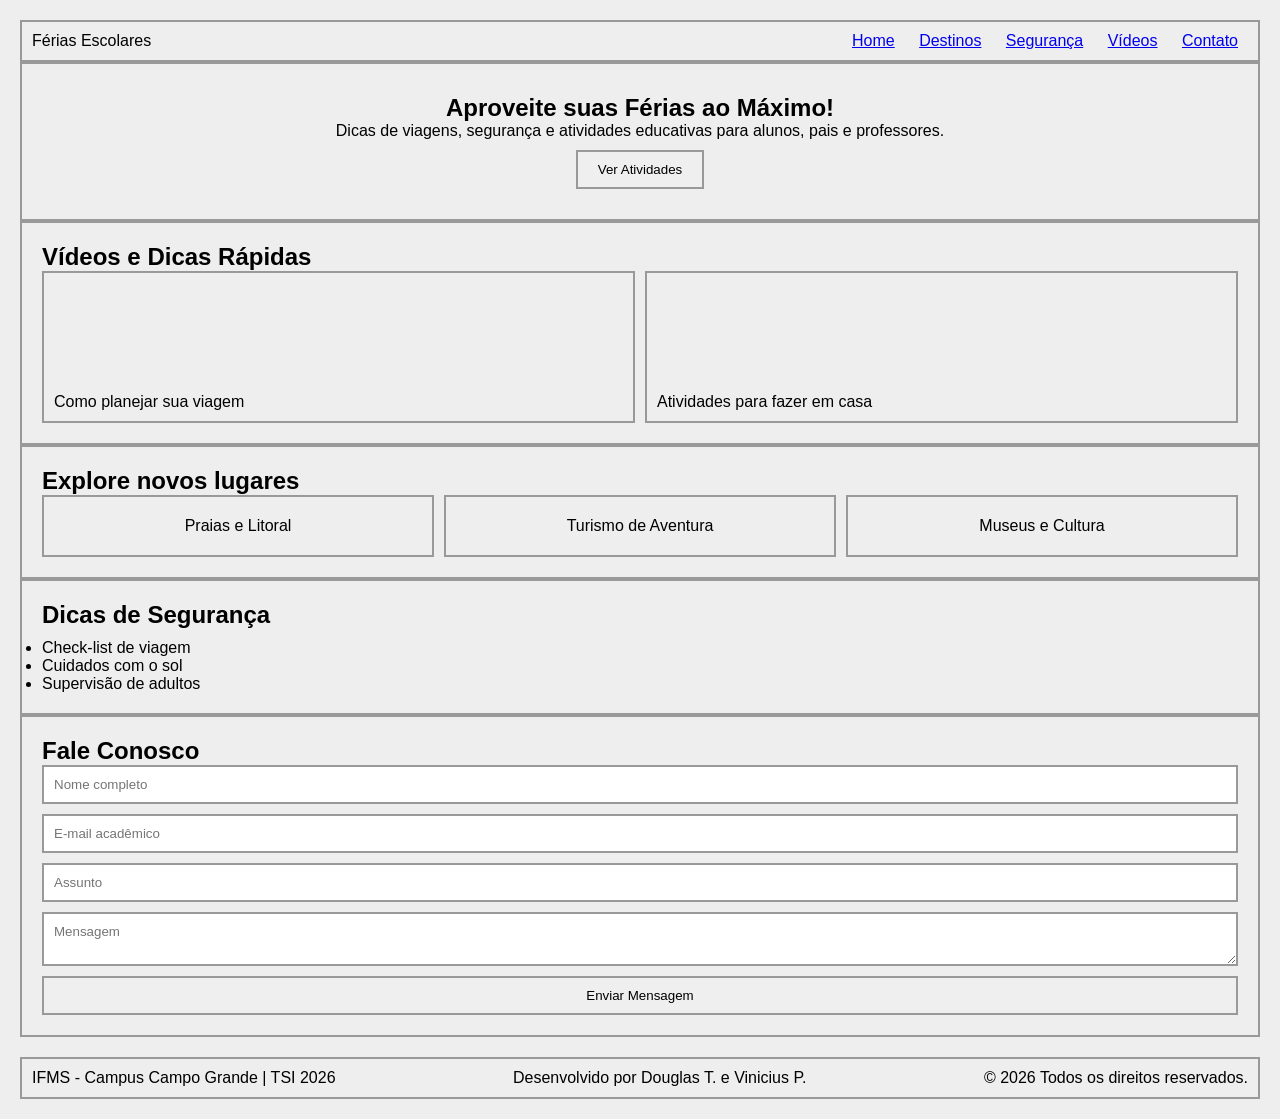
==== index.html @ a1280c82 "Add files via upload" ====
<!DOCTYPE html>
<html lang="pt-br">
<head>
  <meta charset="UTF-8">
  <title>Férias Escolares - Wireframe</title>
  <link rel="stylesheet" href="style.css">
</head>
<body>

  <!-- HEADER -->
  <header class="header">
    <div class="logo">Férias Escolares</div>

    <nav class="menu-desktop">
      <a href="#">Home</a>
      <a href="#">Destinos</a>
      <a href="#">Segurança</a>
      <a href="#">Vídeos</a>
      <a href="#">Contato</a>
    </nav>

    <div class="menu-mobile">☰</div>
  </header>

  <!-- HERO -->
  <section class="hero">
    <h1>Aproveite suas Férias ao Máximo!</h1>
    <p>
      Dicas de viagens, segurança e atividades educativas 
      para alunos, pais e professores.
    </p>
    <button>Ver Atividades</button>
  </section>

  <!-- VIDEOS -->
  <section class="videos">
    <h2>Vídeos e Dicas Rápidas</h2>

    <div class="video-container">
      <div class="video-card">
        <div class="box"></div>
        <p>Como planejar sua viagem</p>
      </div>

      <div class="video-card">
        <div class="box"></div>
        <p>Atividades para fazer em casa</p>
      </div>
    </div>
  </section>

  <!-- DESTINOS -->
  <section class="destinos">
    <h2>Explore novos lugares</h2>

    <div class="cards">
      <div class="card">Praias e Litoral</div>
      <div class="card">Turismo de Aventura</div>
      <div class="card">Museus e Cultura</div>
    </div>
  </section>

  <!-- SEGURANÇA -->
  <section class="seguranca">
    <h2>Dicas de Segurança</h2>
    <ul>
      <li>Check-list de viagem</li>
      <li>Cuidados com o sol</li>
      <li>Supervisão de adultos</li>
    </ul>
  </section>

  <!-- CONTATO -->
  <section class="contato">
    <h2>Fale Conosco</h2>

    <form>
      <input type="text" placeholder="Nome completo">
      <input type="email" placeholder="E-mail acadêmico">
      <input type="text" placeholder="Assunto">
      <textarea placeholder="Mensagem"></textarea>
      <button type="submit">Enviar Mensagem</button>
    </form>
  </section>

  <!-- FOOTER -->
  <footer>
    <div class="footer-left">
      IFMS - Campus Campo Grande | TSI 2026
    </div>

    <div class="footer-center">
      Desenvolvido por Douglas T. e Vinicius P.
    </div>

    <div class="footer-right">
      © 2026 Todos os direitos reservados.
    </div>
  </footer>

</body>
</html>
---- style.css ----
* {
  margin: 0;
  padding: 0;
  box-sizing: border-box;
  font-family: Arial;
}

body {
  background: #eee;
  padding: 20px;
}

section, header, footer, .card, .video-card, input, textarea, button {
  border: 2px solid #999;
}

/* HEADER */
.header {
  display: flex;
  justify-content: space-between;
  padding: 10px;
  align-items: center;
}

.menu-desktop a {
  margin: 0 10px;
}

.menu-mobile {
  display: none;
}

/* HERO */
.hero {
  text-align: center;
  padding: 30px;
}

.hero button {
  margin-top: 10px;
  padding: 10px 20px;
}

/* VIDEOS */
.videos {
  padding: 20px;
}

.video-container {
  display: flex;
  gap: 10px;
}

.video-card {
  flex: 1;
  padding: 10px;
}

.video-card .box {
  height: 100px;
  margin-bottom: 10px;
}

/* DESTINOS */
.destinos {
  padding: 20px;
}

.cards {
  display: flex;
  gap: 10px;
}

.card {
  flex: 1;
  padding: 20px;
  text-align: center;
}

/* SEGURANÇA */
.seguranca {
  padding: 20px;
}

.seguranca ul {
  margin-top: 10px;
}

/* CONTATO */
.contato {
  padding: 20px;
}

form {
  display: flex;
  flex-direction: column;
  gap: 10px;
}

input, textarea {
  padding: 10px;
}

button {
  padding: 10px;
}

/* FOOTER */
footer {
  display: flex;
  justify-content: space-between;
  padding: 10px;
  margin-top: 20px;
}

/* RESPONSIVO */
@media (max-width: 768px) {
  .menu-desktop {
    display: none;
  }

  .menu-mobile {
    display: block;
  }

  .video-container,
  .cards,
  footer {
    flex-direction: column;
  }
}
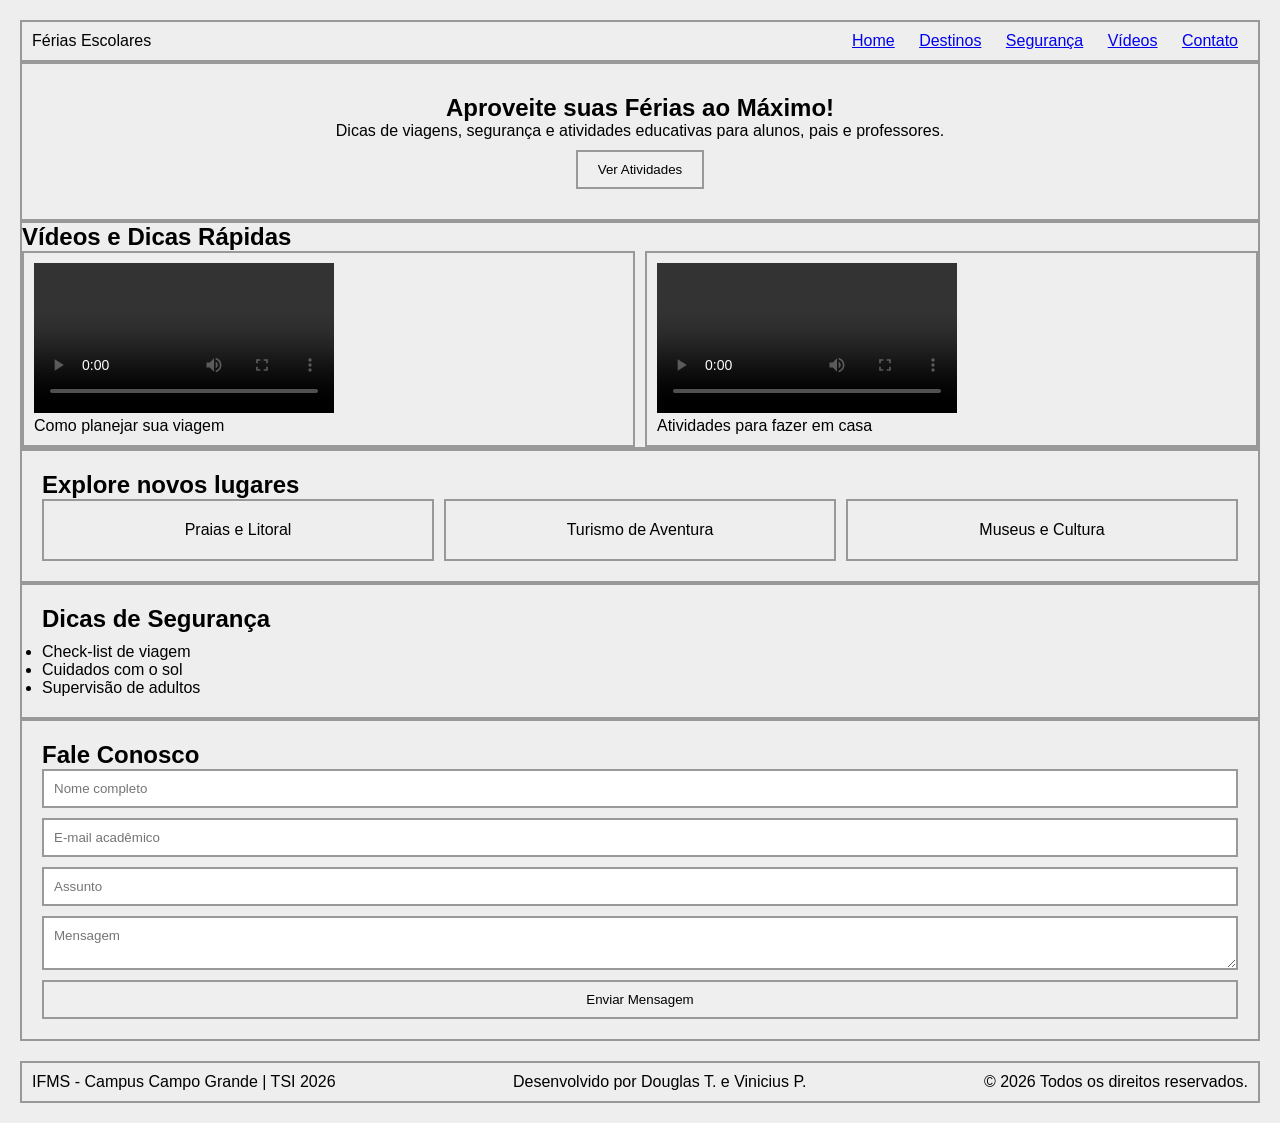
==== commit 6a2a5bb9: "Add files via upload Atualização da seção de vídeos" ====
--- a/index.html
+++ b/index.html
@@ -34,20 +34,28 @@
 
   <!-- VIDEOS -->
   <section class="videos">
-    <h2>Vídeos e Dicas Rápidas</h2>
+  <h2>Vídeos e Dicas Rápidas</h2>
 
-    <div class="video-container">
-      <div class="video-card">
-        <div class="box"></div>
-        <p>Como planejar sua viagem</p>
-      </div>
+  <div class="video-container">
 
-      <div class="video-card">
-        <div class="box"></div>
-        <p>Atividades para fazer em casa</p>
-      </div>
+    <div class="video-card">
+      <video controls>
+        <source src="" type="video/mp4">
+        Seu navegador não suporta vídeo.
+      </video>
+      <p>Como planejar sua viagem</p>
     </div>
-  </section>
+
+    <div class="video-card">
+      <video controls>
+        <source src="" type="video/mp4">
+        Seu navegador não suporta vídeo.
+      </video>
+      <p>Atividades para fazer em casa</p>
+    </div>
+
+  </div>
+</section>
 
   <!-- DESTINOS -->
   <section class="destinos">
--- a/style.css
+++ b/style.css
@@ -42,8 +42,8 @@
 }
 
 /* VIDEOS */
-.videos {
-  padding: 20px;
+video {
+  pointer-events: none;
 }
 
 .video-container {
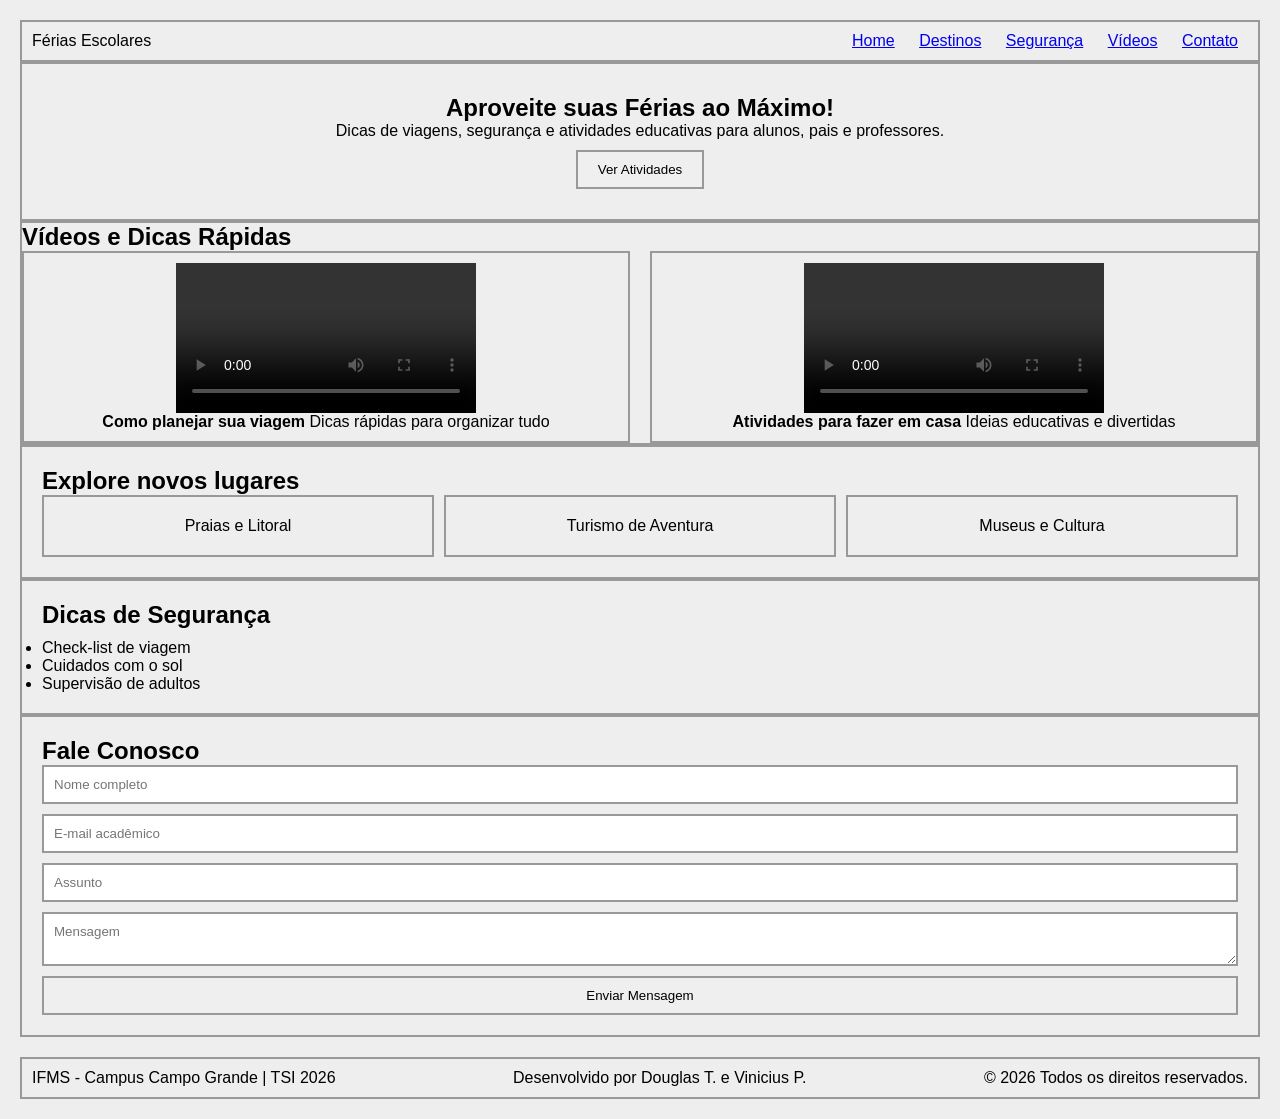
==== commit 8f8a4bb0: "Add files via upload ajustando detalhes" ====
--- a/index.html
+++ b/index.html
@@ -41,18 +41,22 @@
     <div class="video-card">
       <video controls>
         <source src="" type="video/mp4">
-        Seu navegador não suporta vídeo.
       </video>
-      <p>Como planejar sua viagem</p>
-    </div>
+  <div class="video-desc">
+    <strong>Como planejar sua viagem</strong>
+    <span>Dicas rápidas para organizar tudo</span>
+  </div>
+</div>
 
     <div class="video-card">
-      <video controls>
-        <source src="" type="video/mp4">
-        Seu navegador não suporta vídeo.
-      </video>
-      <p>Atividades para fazer em casa</p>
-    </div>
+  <video controls>
+    <source src="" type="video/mp4">
+  </video>
+  <div class="video-desc">
+    <strong>Atividades para fazer em casa</strong>
+    <span>Ideias educativas e divertidas</span>
+  </div>
+</div>
 
   </div>
 </section>
--- a/style.css
+++ b/style.css
@@ -42,25 +42,28 @@
 }
 
 /* VIDEOS */
-video {
-  pointer-events: none;
+.video-card {
+  flex: 1;
+  display: flex;
+  flex-direction: column;
+  align-items: center; /* centraliza tudo */
+  padding: 10px;
+}
+
+.video-card video {
+  width: 80%;           /* diminui um pouco */
+  max-width: 300px;     /* não deixa ficar gigante */
+  height: 150px;
+  background: #ccc;
+  display: block;
 }
 
 .video-container {
   display: flex;
-  gap: 10px;
+  gap: 20px;
+  justify-content: center; /* centraliza os cards */
+  flex-wrap: wrap; /* ajuda no responsivo */
 }
-
-.video-card {
-  flex: 1;
-  padding: 10px;
-}
-
-.video-card .box {
-  height: 100px;
-  margin-bottom: 10px;
-}
-
 /* DESTINOS */
 .destinos {
   padding: 20px;
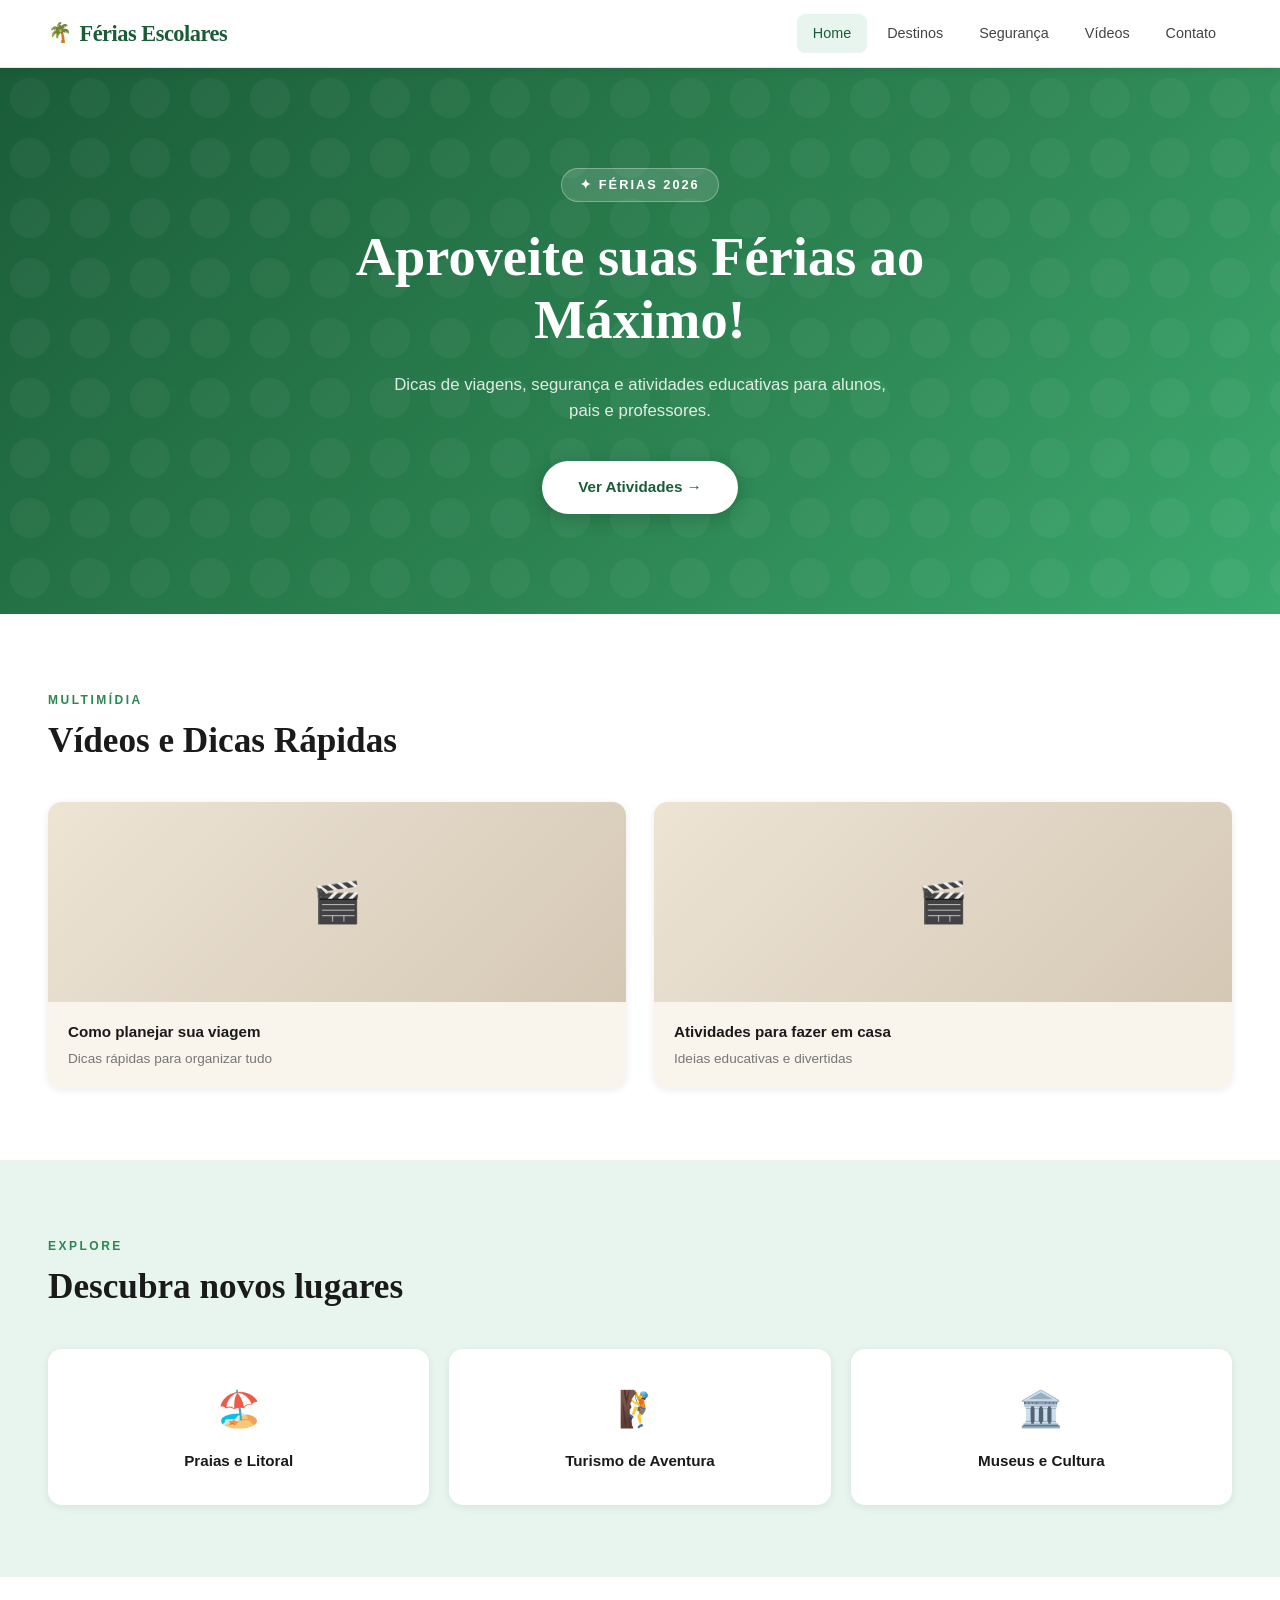
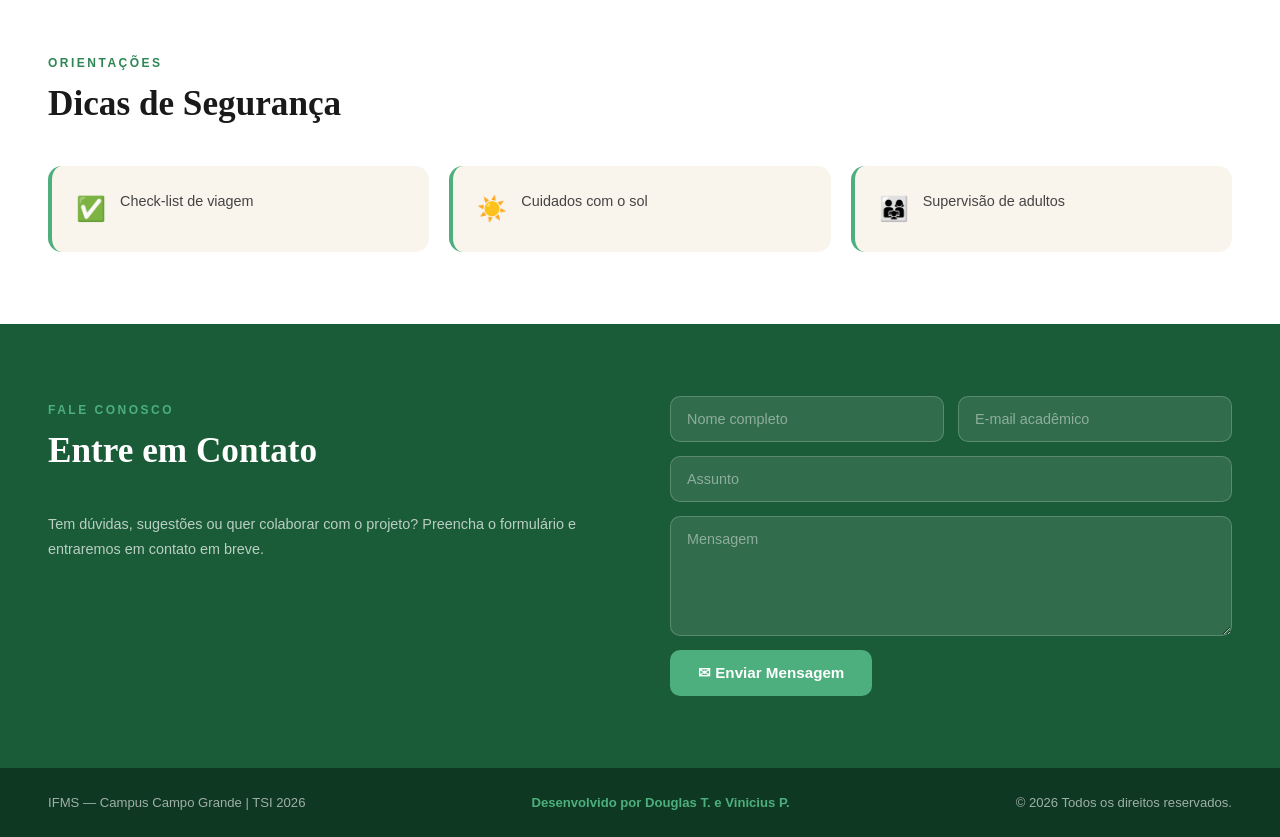
==== commit c220c52a: "Add files via upload mudança de estilo - alteração final" ====
--- a/index.html
+++ b/index.html
@@ -2,7 +2,9 @@
 <html lang="pt-br">
 <head>
   <meta charset="UTF-8">
+  <meta name="viewport" content="width=device-width, initial-scale=1.0">
   <title>Férias Escolares - Wireframe</title>
+  <link href="https://fonts.googleapis./css2?family=Playfair+Display:wght@700;900&family=DM+Sans:wght@300;400;500;600&display=swap" rel="stylesheet">
   <link rel="stylesheet" href="style.css">
 </head>
 <body>
@@ -10,105 +12,112 @@
   <!-- HEADER -->
   <header class="header">
     <div class="logo">Férias Escolares</div>
-
     <nav class="menu-desktop">
-      <a href="#">Home</a>
+      <a href="#" class="active">Home</a>
       <a href="#">Destinos</a>
       <a href="#">Segurança</a>
       <a href="#">Vídeos</a>
       <a href="#">Contato</a>
     </nav>
-
     <div class="menu-mobile">☰</div>
   </header>
 
   <!-- HERO -->
   <section class="hero">
+    <span class="hero-badge">✦ Férias 2026</span>
     <h1>Aproveite suas Férias ao Máximo!</h1>
-    <p>
-      Dicas de viagens, segurança e atividades educativas 
-      para alunos, pais e professores.
-    </p>
-    <button>Ver Atividades</button>
+    <p>Dicas de viagens, segurança e atividades educativas para alunos, pais e professores.</p>
+    <a href="#" class="hero-btn">Ver Atividades →</a>
   </section>
 
-  <!-- VIDEOS -->
+  <!-- VÍDEOS -->
   <section class="videos">
-  <h2>Vídeos e Dicas Rápidas</h2>
-
-  <div class="video-container">
-
-    <div class="video-card">
-      <video controls>
-        <source src="" type="video/mp4">
-      </video>
-  <div class="video-desc">
-    <strong>Como planejar sua viagem</strong>
-    <span>Dicas rápidas para organizar tudo</span>
-  </div>
-</div>
-
-    <div class="video-card">
-  <video controls>
-    <source src="" type="video/mp4">
-  </video>
-  <div class="video-desc">
-    <strong>Atividades para fazer em casa</strong>
-    <span>Ideias educativas e divertidas</span>
-  </div>
-</div>
-
-  </div>
-</section>
+    <span class="section-label">Multimídia</span>
+    <h2 class="section-title">Vídeos e Dicas Rápidas</h2>
+    <div class="video-container">
+      <div class="video-card">
+        <div class="video-placeholder">🎬</div>
+        <div class="video-desc">
+          <strong>Como planejar sua viagem</strong>
+          <span>Dicas rápidas para organizar tudo</span>
+        </div>
+      </div>
+      <div class="video-card">
+        <div class="video-placeholder">🎬</div>
+        <div class="video-desc">
+          <strong>Atividades para fazer em casa</strong>
+          <span>Ideias educativas e divertidas</span>
+        </div>
+      </div>
+    </div>
+  </section>
 
   <!-- DESTINOS -->
   <section class="destinos">
-    <h2>Explore novos lugares</h2>
-
+    <span class="section-label">Explore</span>
+    <h2 class="section-title">Descubra novos lugares</h2>
     <div class="cards">
-      <div class="card">Praias e Litoral</div>
-      <div class="card">Turismo de Aventura</div>
-      <div class="card">Museus e Cultura</div>
+      <div class="card">
+        <span class="card-icon">🏖️</span>
+        Praias e Litoral
+      </div>
+      <div class="card">
+        <span class="card-icon">🧗</span>
+        Turismo de Aventura
+      </div>
+      <div class="card">
+        <span class="card-icon">🏛️</span>
+        Museus e Cultura
+      </div>
     </div>
   </section>
 
   <!-- SEGURANÇA -->
   <section class="seguranca">
-    <h2>Dicas de Segurança</h2>
-    <ul>
-      <li>Check-list de viagem</li>
-      <li>Cuidados com o sol</li>
-      <li>Supervisão de adultos</li>
-    </ul>
+    <span class="section-label">Orientações</span>
+    <h2 class="section-title">Dicas de Segurança</h2>
+    <div class="seguranca-grid">
+      <div class="seguranca-item">
+        <span class="icon">✅</span>
+        <p>Check-list de viagem</p>
+      </div>
+      <div class="seguranca-item">
+        <span class="icon">☀️</span>
+        <p>Cuidados com o sol</p>
+      </div>
+      <div class="seguranca-item">
+        <span class="icon">👨‍👩‍👧</span>
+        <p>Supervisão de adultos</p>
+      </div>
+    </div>
   </section>
 
   <!-- CONTATO -->
   <section class="contato">
-    <h2>Fale Conosco</h2>
-
-    <form>
-      <input type="text" placeholder="Nome completo">
-      <input type="email" placeholder="E-mail acadêmico">
-      <input type="text" placeholder="Assunto">
-      <textarea placeholder="Mensagem"></textarea>
-      <button type="submit">Enviar Mensagem</button>
-    </form>
+    <div class="contato-inner">
+      <div class="contato-info">
+        <span class="section-label">Fale conosco</span>
+        <h2 class="section-title">Entre em Contato</h2>
+        <p>Tem dúvidas, sugestões ou quer colaborar com o projeto? Preencha o formulário e entraremos em contato em breve.</p>
+      </div>
+      <form>
+        <div class="form-row">
+          <input type="text" placeholder="Nome completo">
+          <input type="email" placeholder="E-mail acadêmico">
+        </div>
+        <input type="text" placeholder="Assunto">
+        <textarea placeholder="Mensagem"></textarea>
+        <button type="submit" class="submit-btn">✉ Enviar Mensagem</button>
+      </form>
+    </div>
   </section>
 
   <!-- FOOTER -->
   <footer>
-    <div class="footer-left">
-      IFMS - Campus Campo Grande | TSI 2026
-    </div>
-
-    <div class="footer-center">
-      Desenvolvido por Douglas T. e Vinicius P.
-    </div>
-
-    <div class="footer-right">
-      © 2026 Todos os direitos reservados.
-    </div>
+    <div class="footer-left">IFMS — Campus Campo Grande | TSI 2026</div>
+    <div class="footer-center">Desenvolvido por Douglas T. e Vinicius P.</div>
+    <div class="footer-right">© 2026 Todos os direitos reservados.</div>
   </footer>
 
 </body>
-</html>+</html>
--- a/style.css
+++ b/style.css
@@ -1,123 +1,447 @@
+:root {
+  --green-dark: #1a5c38;
+  --green-mid: #2d8653;
+  --green-light: #e8f5ee;
+  --green-accent: #4caf7d;
+  --sand: #f9f4ec;
+  --sand-dark: #ede4d4;
+  --text-dark: #1a1a1a;
+  --text-mid: #444;
+  --text-light: #777;
+  --white: #ffffff;
+  --shadow-sm: 0 2px 8px rgba(0, 0, 0, 0.08);
+  --shadow-md: 0 8px 30px rgba(0, 0, 0, 0.12);
+  --shadow-lg: 0 20px 60px rgba(0, 0, 0, 0.16);
+  --radius: 14px;
+}
+
 * {
   margin: 0;
   padding: 0;
   box-sizing: border-box;
-  font-family: Arial;
 }
 
 body {
-  background: #eee;
-  padding: 20px;
-}
-
-section, header, footer, .card, .video-card, input, textarea, button {
-  border: 2px solid #999;
-}
-
-/* HEADER */
+  background: var(--sand);
+  color: var(--text-dark);
+  font-family: 'DM Sans', sans-serif;
+  font-weight: 400;
+  line-height: 1.6;
+}
+
+/* ── HEADER ── */
 .header {
+  position: sticky;
+  top: 0;
+  z-index: 100;
+  background: var(--white);
+  border-bottom: 1px solid var(--sand-dark);
   display: flex;
   justify-content: space-between;
-  padding: 10px;
   align-items: center;
+  padding: 0 48px;
+  height: 68px;
+  box-shadow: var(--shadow-sm);
+}
+
+.logo {
+  font-family: 'Playfair Display', serif;
+  font-weight: 900;
+  font-size: 1.4rem;
+  color: var(--green-dark);
+  letter-spacing: -0.5px;
+  display: flex;
+  align-items: center;
+  gap: 8px;
+}
+
+.logo::before {
+  content: '🌴';
+  font-size: 1.2rem;
+}
+
+.menu-desktop {
+  display: flex;
+  gap: 4px;
 }
 
 .menu-desktop a {
-  margin: 0 10px;
+  text-decoration: none;
+  color: var(--text-mid);
+  font-size: 0.9rem;
+  font-weight: 500;
+  padding: 8px 16px;
+  border-radius: 8px;
+  transition: background 0.2s, color 0.2s;
+}
+
+.menu-desktop a:hover,
+.menu-desktop a.active {
+  background: var(--green-light);
+  color: var(--green-dark);
 }
 
 .menu-mobile {
   display: none;
-}
-
-/* HERO */
+  font-size: 1.5rem;
+  cursor: pointer;
+  color: var(--green-dark);
+  padding: 8px;
+}
+
+/* ── HERO ── */
 .hero {
+  background: linear-gradient(135deg, var(--green-dark) 0%, var(--green-mid) 60%, #3aaa6e 100%);
+  color: var(--white);
+  padding: 100px 48px;
   text-align: center;
-  padding: 30px;
-}
-
-.hero button {
-  margin-top: 10px;
-  padding: 10px 20px;
-}
-
-/* VIDEOS */
+  position: relative;
+  overflow: hidden;
+}
+
+.hero::before {
+  content: '';
+  position: absolute;
+  inset: 0;
+  background: url("data:image/svg+xml,%3Csvg width='60' height='60' viewBox='0 0 60 60' xmlns='http://www.w3.org/2000/svg'%3E%3Cg fill='none' fill-rule='evenodd'%3E%3Cg fill='%23ffffff' fill-opacity='0.04'%3E%3Ccircle cx='30' cy='30' r='20'/%3E%3C/g%3E%3C/g%3E%3C/svg%3E");
+  pointer-events: none;
+}
+
+.hero-badge {
+  display: inline-block;
+  background: rgba(255, 255, 255, 0.15);
+  border: 1px solid rgba(255, 255, 255, 0.3);
+  color: var(--white);
+  font-size: 0.8rem;
+  font-weight: 600;
+  letter-spacing: 2px;
+  text-transform: uppercase;
+  padding: 6px 18px;
+  border-radius: 50px;
+  margin-bottom: 24px;
+}
+
+.hero h1 {
+  font-family: 'Playfair Display', serif;
+  font-size: clamp(2rem, 5vw, 3.4rem);
+  font-weight: 900;
+  line-height: 1.15;
+  margin-bottom: 20px;
+  max-width: 700px;
+  margin-left: auto;
+  margin-right: auto;
+}
+
+.hero p {
+  font-size: 1.05rem;
+  font-weight: 300;
+  color: rgba(255, 255, 255, 0.85);
+  max-width: 520px;
+  margin: 0 auto 36px;
+}
+
+.hero-btn {
+  display: inline-block;
+  background: var(--white);
+  color: var(--green-dark);
+  font-family: 'DM Sans', sans-serif;
+  font-size: 0.95rem;
+  font-weight: 600;
+  padding: 14px 36px;
+  border-radius: 50px;
+  border: none;
+  cursor: pointer;
+  box-shadow: 0 4px 20px rgba(0, 0, 0, 0.2);
+  transition: transform 0.2s, box-shadow 0.2s;
+  text-decoration: none;
+}
+
+.hero-btn:hover {
+  transform: translateY(-2px);
+  box-shadow: 0 8px 30px rgba(0, 0, 0, 0.25);
+}
+
+/* ── SECTION GENERIC ── */
+section {
+  padding: 72px 48px;
+}
+
+.section-label {
+  display: inline-block;
+  font-size: 0.75rem;
+  font-weight: 700;
+  letter-spacing: 2.5px;
+  text-transform: uppercase;
+  color: var(--green-mid);
+  margin-bottom: 10px;
+}
+
+.section-title {
+  font-family: 'Playfair Display', serif;
+  font-size: clamp(1.6rem, 3vw, 2.2rem);
+  font-weight: 700;
+  color: var(--text-dark);
+  margin-bottom: 40px;
+  line-height: 1.2;
+}
+
+/* ── VÍDEOS ── */
+.videos {
+  background: var(--white);
+}
+
+.video-container {
+  display: grid;
+  grid-template-columns: repeat(auto-fit, minmax(300px, 1fr));
+  gap: 28px;
+}
+
 .video-card {
-  flex: 1;
+  background: var(--sand);
+  border-radius: var(--radius);
+  overflow: hidden;
+  box-shadow: var(--shadow-sm);
+  transition: transform 0.25s, box-shadow 0.25s;
+}
+
+.video-card:hover {
+  transform: translateY(-4px);
+  box-shadow: var(--shadow-md);
+}
+
+.video-card video {
+  width: 100%;
+  height: 200px;
+  object-fit: cover;
+  background: var(--sand-dark);
+  display: block;
+}
+
+.video-placeholder {
+  width: 100%;
+  height: 200px;
+  background: linear-gradient(135deg, var(--sand-dark), #d5c8b5);
+  display: flex;
+  align-items: center;
+  justify-content: center;
+  font-size: 2.5rem;
+  color: var(--text-light);
+}
+
+.video-desc {
+  padding: 18px 20px;
   display: flex;
   flex-direction: column;
-  align-items: center; /* centraliza tudo */
-  padding: 10px;
-}
-
-.video-card video {
-  width: 80%;           /* diminui um pouco */
-  max-width: 300px;     /* não deixa ficar gigante */
-  height: 150px;
-  background: #ccc;
+  gap: 4px;
+}
+
+.video-desc strong {
+  font-size: 0.95rem;
+  font-weight: 600;
+  color: var(--text-dark);
+}
+
+.video-desc span {
+  font-size: 0.85rem;
+  color: var(--text-light);
+}
+
+/* ── DESTINOS ── */
+.destinos {
+  background: var(--green-light);
+}
+
+.cards {
+  display: grid;
+  grid-template-columns: repeat(auto-fit, minmax(220px, 1fr));
+  gap: 20px;
+}
+
+.card {
+  background: var(--white);
+  border-radius: var(--radius);
+  padding: 32px 24px;
+  text-align: center;
+  font-weight: 600;
+  font-size: 0.95rem;
+  color: var(--text-dark);
+  box-shadow: var(--shadow-sm);
+  transition: transform 0.25s, box-shadow 0.25s;
+  display: flex;
+  flex-direction: column;
+  align-items: center;
+  gap: 12px;
+}
+
+.card:hover {
+  transform: translateY(-4px);
+  box-shadow: var(--shadow-md);
+}
+
+.card-icon {
+  font-size: 2.2rem;
   display: block;
 }
 
-.video-container {
-  display: flex;
+/* ── SEGURANÇA ── */
+.seguranca {
+  background: var(--white);
+}
+
+.seguranca-grid {
+  display: grid;
+  grid-template-columns: repeat(auto-fit, minmax(240px, 1fr));
   gap: 20px;
-  justify-content: center; /* centraliza os cards */
-  flex-wrap: wrap; /* ajuda no responsivo */
-}
-/* DESTINOS */
-.destinos {
-  padding: 20px;
-}
-
-.cards {
-  display: flex;
+}
+
+.seguranca-item {
+  background: var(--sand);
+  border-radius: var(--radius);
+  padding: 24px;
+  border-left: 4px solid var(--green-accent);
+  display: flex;
+  align-items: flex-start;
+  gap: 14px;
+}
+
+.seguranca-item .icon {
+  font-size: 1.5rem;
+  flex-shrink: 0;
+}
+
+.seguranca-item p {
+  font-size: 0.9rem;
+  font-weight: 500;
+  color: var(--text-mid);
+}
+
+/* ── CONTATO ── */
+.contato {
+  background: var(--green-dark);
+  color: var(--white);
+}
+
+.contato .section-label {
+  color: var(--green-accent);
+}
+
+.contato .section-title {
+  color: var(--white);
+}
+
+.contato-inner {
+  display: grid;
+  grid-template-columns: 1fr 1fr;
+  gap: 60px;
+  align-items: start;
+}
+
+.contato-info h3 {
+  font-family: 'Playfair Display', serif;
+  font-size: 1.3rem;
+  margin-bottom: 16px;
+  color: var(--white);
+}
+
+.contato-info p {
+  font-size: 0.9rem;
+  color: rgba(255, 255, 255, 0.7);
+  margin-bottom: 28px;
+  line-height: 1.7;
+}
+
+form {
+  display: flex;
+  flex-direction: column;
+  gap: 14px;
+}
+
+.form-row {
+  display: grid;
+  grid-template-columns: 1fr 1fr;
+  gap: 14px;
+}
+
+input,
+textarea {
+  background: rgba(255, 255, 255, 0.1);
+  border: 1px solid rgba(255, 255, 255, 0.2);
+  border-radius: 10px;
+  padding: 14px 16px;
+  font-family: 'DM Sans', sans-serif;
+  font-size: 0.9rem;
+  color: var(--white);
+  outline: none;
+  transition: border-color 0.2s, background 0.2s;
+  width: 100%;
+}
+
+input::placeholder,
+textarea::placeholder {
+  color: rgba(255, 255, 255, 0.45);
+}
+
+input:focus,
+textarea:focus {
+  border-color: var(--green-accent);
+  background: rgba(255, 255, 255, 0.15);
+}
+
+textarea {
+  resize: vertical;
+  min-height: 120px;
+}
+
+.submit-btn {
+  background: var(--green-accent);
+  color: var(--white);
+  font-family: 'DM Sans', sans-serif;
+  font-size: 0.95rem;
+  font-weight: 600;
+  padding: 14px 28px;
+  border: none;
+  border-radius: 10px;
+  cursor: pointer;
+  transition: background 0.2s, transform 0.2s;
+  align-self: flex-start;
+}
+
+.submit-btn:hover {
+  background: #3da168;
+  transform: translateY(-1px);
+}
+
+/* ── FOOTER ── */
+footer {
+  background: #0f3822;
+  color: rgba(255, 255, 255, 0.6);
+  display: flex;
+  justify-content: space-between;
+  align-items: center;
+  padding: 24px 48px;
+  font-size: 0.82rem;
+  flex-wrap: wrap;
   gap: 10px;
 }
 
-.card {
-  flex: 1;
-  padding: 20px;
-  text-align: center;
-}
-
-/* SEGURANÇA */
-.seguranca {
-  padding: 20px;
-}
-
-.seguranca ul {
-  margin-top: 10px;
-}
-
-/* CONTATO */
-.contato {
-  padding: 20px;
-}
-
-form {
-  display: flex;
-  flex-direction: column;
-  gap: 10px;
-}
-
-input, textarea {
-  padding: 10px;
-}
-
-button {
-  padding: 10px;
-}
-
-/* FOOTER */
-footer {
-  display: flex;
-  justify-content: space-between;
-  padding: 10px;
-  margin-top: 20px;
-}
-
-/* RESPONSIVO */
+footer .footer-center {
+  color: var(--green-accent);
+  font-weight: 600;
+}
+
+/* ── RESPONSIVE ── */
+@media (max-width: 1024px) {
+  .contato-inner {
+    grid-template-columns: 1fr;
+    gap: 36px;
+  }
+}
+
 @media (max-width: 768px) {
+  .header {
+    padding: 0 20px;
+  }
+
   .menu-desktop {
     display: none;
   }
@@ -126,9 +450,34 @@
     display: block;
   }
 
-  .video-container,
-  .cards,
+  section {
+    padding: 52px 20px;
+  }
+
+  .hero {
+    padding: 70px 20px;
+  }
+
+  .cards {
+    grid-template-columns: 1fr;
+  }
+
+  .video-container {
+    grid-template-columns: 1fr;
+  }
+
+  .seguranca-grid {
+    grid-template-columns: 1fr;
+  }
+
+  .form-row {
+    grid-template-columns: 1fr;
+  }
+
   footer {
     flex-direction: column;
-  }
-}+    text-align: center;
+    padding: 20px;
+    gap: 6px;
+  }
+}
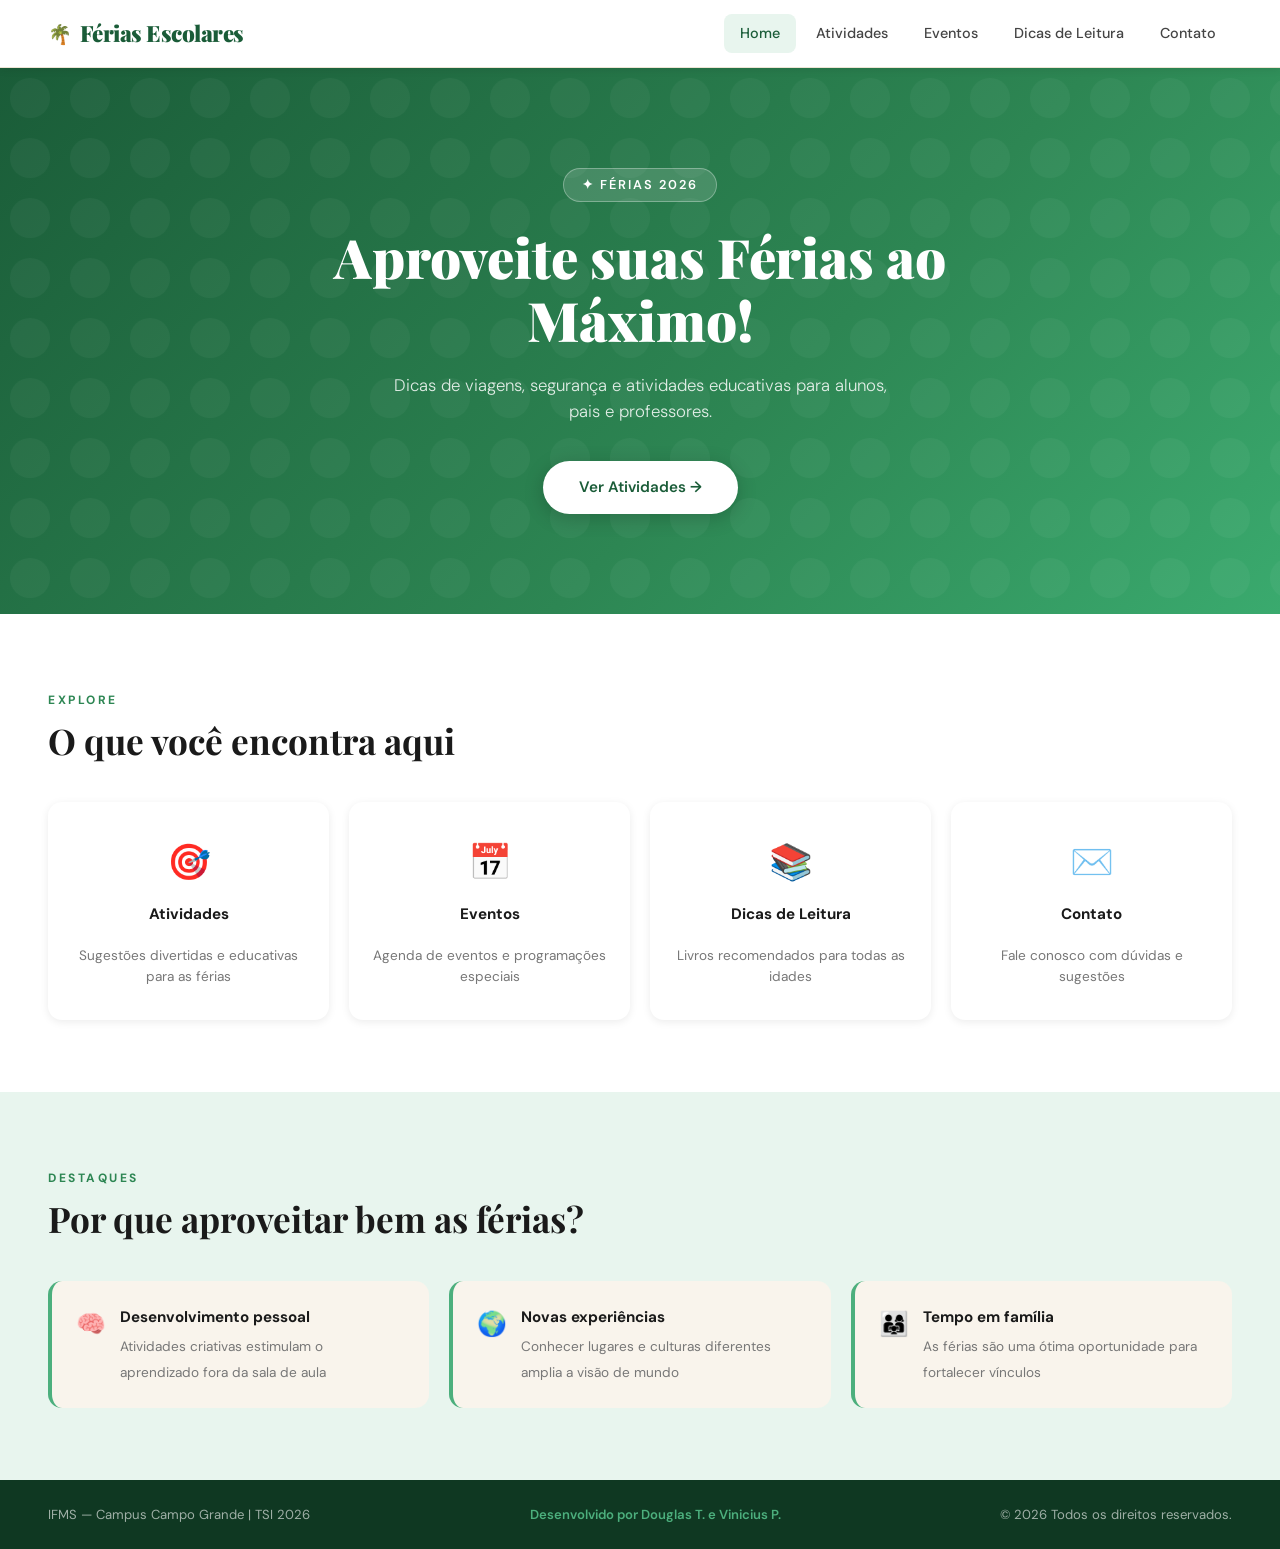
==== commit 3a94df2b: "Add files via upload adição de páginas extras." ====
--- a/index.html
+++ b/index.html
@@ -3,116 +3,86 @@
 <head>
   <meta charset="UTF-8">
   <meta name="viewport" content="width=device-width, initial-scale=1.0">
-  <title>Férias Escolares - Wireframe</title>
-  <link href="https://fonts.googleapis./css2?family=Playfair+Display:wght@700;900&family=DM+Sans:wght@300;400;500;600&display=swap" rel="stylesheet">
+  <title>Férias Escolares - Página Inicial</title>
+  <link href="https://fonts.googleapis.com/css2?family=Playfair+Display:wght@700;900&family=DM+Sans:wght@300;400;500;600&display=swap" rel="stylesheet">
   <link rel="stylesheet" href="style.css">
 </head>
 <body>
 
-  <!-- HEADER -->
   <header class="header">
     <div class="logo">Férias Escolares</div>
     <nav class="menu-desktop">
-      <a href="#" class="active">Home</a>
-      <a href="#">Destinos</a>
-      <a href="#">Segurança</a>
-      <a href="#">Vídeos</a>
-      <a href="#">Contato</a>
+      <a href="index.html" class="active">Home</a>
+      <a href="atividades.html">Atividades</a>
+      <a href="eventos.html">Eventos</a>
+      <a href="leitura.html">Dicas de Leitura</a>
+      <a href="contato.html">Contato</a>
     </nav>
     <div class="menu-mobile">☰</div>
   </header>
 
-  <!-- HERO -->
   <section class="hero">
     <span class="hero-badge">✦ Férias 2026</span>
     <h1>Aproveite suas Férias ao Máximo!</h1>
     <p>Dicas de viagens, segurança e atividades educativas para alunos, pais e professores.</p>
-    <a href="#" class="hero-btn">Ver Atividades →</a>
+    <a href="atividades.html" class="hero-btn">Ver Atividades →</a>
   </section>
 
-  <!-- VÍDEOS -->
-  <section class="videos">
-    <span class="section-label">Multimídia</span>
-    <h2 class="section-title">Vídeos e Dicas Rápidas</h2>
-    <div class="video-container">
-      <div class="video-card">
-        <div class="video-placeholder">🎬</div>
-        <div class="video-desc">
-          <strong>Como planejar sua viagem</strong>
-          <span>Dicas rápidas para organizar tudo</span>
+  <section class="section-white">
+    <span class="section-label">Explore</span>
+    <h2 class="section-title">O que você encontra aqui</h2>
+    <div class="cards">
+      <div class="card">
+        <span class="card-icon">🎯</span>
+        <strong>Atividades</strong>
+        <p>Sugestões divertidas e educativas para as férias</p>
+      </div>
+      <div class="card">
+        <span class="card-icon">📅</span>
+        <strong>Eventos</strong>
+        <p>Agenda de eventos e programações especiais</p>
+      </div>
+      <div class="card">
+        <span class="card-icon">📚</span>
+        <strong>Dicas de Leitura</strong>
+        <p>Livros recomendados para todas as idades</p>
+      </div>
+      <div class="card">
+        <span class="card-icon">✉️</span>
+        <strong>Contato</strong>
+        <p>Fale conosco com dúvidas e sugestões</p>
+      </div>
+    </div>
+  </section>
+
+  <section class="section-green">
+    <span class="section-label">Destaques</span>
+    <h2 class="section-title">Por que aproveitar bem as férias?</h2>
+    <div class="list-grid">
+      <div class="list-item">
+        <span class="icon">🧠</span>
+        <div>
+          <strong>Desenvolvimento pessoal</strong>
+          <span>Atividades criativas estimulam o aprendizado fora da sala de aula</span>
         </div>
       </div>
-      <div class="video-card">
-        <div class="video-placeholder">🎬</div>
-        <div class="video-desc">
-          <strong>Atividades para fazer em casa</strong>
-          <span>Ideias educativas e divertidas</span>
+      <div class="list-item">
+        <span class="icon">🌍</span>
+        <div>
+          <strong>Novas experiências</strong>
+          <span>Conhecer lugares e culturas diferentes amplia a visão de mundo</span>
+        </div>
+      </div>
+      <div class="list-item">
+        <span class="icon">👨‍👩‍👧</span>
+        <div>
+          <strong>Tempo em família</strong>
+          <span>As férias são uma ótima oportunidade para fortalecer vínculos</span>
         </div>
       </div>
     </div>
   </section>
 
-  <!-- DESTINOS -->
-  <section class="destinos">
-    <span class="section-label">Explore</span>
-    <h2 class="section-title">Descubra novos lugares</h2>
-    <div class="cards">
-      <div class="card">
-        <span class="card-icon">🏖️</span>
-        Praias e Litoral
-      </div>
-      <div class="card">
-        <span class="card-icon">🧗</span>
-        Turismo de Aventura
-      </div>
-      <div class="card">
-        <span class="card-icon">🏛️</span>
-        Museus e Cultura
-      </div>
-    </div>
-  </section>
-
-  <!-- SEGURANÇA -->
-  <section class="seguranca">
-    <span class="section-label">Orientações</span>
-    <h2 class="section-title">Dicas de Segurança</h2>
-    <div class="seguranca-grid">
-      <div class="seguranca-item">
-        <span class="icon">✅</span>
-        <p>Check-list de viagem</p>
-      </div>
-      <div class="seguranca-item">
-        <span class="icon">☀️</span>
-        <p>Cuidados com o sol</p>
-      </div>
-      <div class="seguranca-item">
-        <span class="icon">👨‍👩‍👧</span>
-        <p>Supervisão de adultos</p>
-      </div>
-    </div>
-  </section>
-
-  <!-- CONTATO -->
-  <section class="contato">
-    <div class="contato-inner">
-      <div class="contato-info">
-        <span class="section-label">Fale conosco</span>
-        <h2 class="section-title">Entre em Contato</h2>
-        <p>Tem dúvidas, sugestões ou quer colaborar com o projeto? Preencha o formulário e entraremos em contato em breve.</p>
-      </div>
-      <form>
-        <div class="form-row">
-          <input type="text" placeholder="Nome completo">
-          <input type="email" placeholder="E-mail acadêmico">
-        </div>
-        <input type="text" placeholder="Assunto">
-        <textarea placeholder="Mensagem"></textarea>
-        <button type="submit" class="submit-btn">✉ Enviar Mensagem</button>
-      </form>
-    </div>
-  </section>
-
-  <!-- FOOTER -->
   <footer>
     <div class="footer-left">IFMS — Campus Campo Grande | TSI 2026</div>
     <div class="footer-center">Desenvolvido por Douglas T. e Vinicius P.</div>
--- a/style.css
+++ b/style.css
@@ -1,25 +1,20 @@
 :root {
-  --green-dark: #1a5c38;
-  --green-mid: #2d8653;
-  --green-light: #e8f5ee;
+  --green-dark:   #1a5c38;
+  --green-mid:    #2d8653;
+  --green-light:  #e8f5ee;
   --green-accent: #4caf7d;
-  --sand: #f9f4ec;
-  --sand-dark: #ede4d4;
-  --text-dark: #1a1a1a;
-  --text-mid: #444;
-  --text-light: #777;
-  --white: #ffffff;
-  --shadow-sm: 0 2px 8px rgba(0, 0, 0, 0.08);
-  --shadow-md: 0 8px 30px rgba(0, 0, 0, 0.12);
-  --shadow-lg: 0 20px 60px rgba(0, 0, 0, 0.16);
-  --radius: 14px;
-}
-
-* {
-  margin: 0;
-  padding: 0;
-  box-sizing: border-box;
-}
+  --sand:         #f9f4ec;
+  --sand-dark:    #ede4d4;
+  --text-dark:    #1a1a1a;
+  --text-mid:     #444;
+  --text-light:   #777;
+  --white:        #ffffff;
+  --shadow-sm:    0 2px 8px rgba(0,0,0,.08);
+  --shadow-md:    0 8px 30px rgba(0,0,0,.12);
+  --radius:       14px;
+}
+
+* { margin: 0; padding: 0; box-sizing: border-box; }
 
 body {
   background: var(--sand);
@@ -29,7 +24,7 @@
   line-height: 1.6;
 }
 
-/* ── HEADER ── */
+/* HEADER */
 .header {
   position: sticky;
   top: 0;
@@ -55,24 +50,18 @@
   gap: 8px;
 }
 
-.logo::before {
-  content: '🌴';
-  font-size: 1.2rem;
-}
-
-.menu-desktop {
-  display: flex;
-  gap: 4px;
-}
+.logo::before { content: '🌴'; font-size: 1.2rem; }
+
+.menu-desktop { display: flex; gap: 4px; }
 
 .menu-desktop a {
   text-decoration: none;
   color: var(--text-mid);
-  font-size: 0.9rem;
+  font-size: .9rem;
   font-weight: 500;
   padding: 8px 16px;
   border-radius: 8px;
-  transition: background 0.2s, color 0.2s;
+  transition: background .2s, color .2s;
 }
 
 .menu-desktop a:hover,
@@ -89,7 +78,7 @@
   padding: 8px;
 }
 
-/* ── HERO ── */
+/* HERO */
 .hero {
   background: linear-gradient(135deg, var(--green-dark) 0%, var(--green-mid) 60%, #3aaa6e 100%);
   color: var(--white);
@@ -109,10 +98,10 @@
 
 .hero-badge {
   display: inline-block;
-  background: rgba(255, 255, 255, 0.15);
-  border: 1px solid rgba(255, 255, 255, 0.3);
+  background: rgba(255,255,255,.15);
+  border: 1px solid rgba(255,255,255,.3);
   color: var(--white);
-  font-size: 0.8rem;
+  font-size: .8rem;
   font-weight: 600;
   letter-spacing: 2px;
   text-transform: uppercase;
@@ -135,7 +124,7 @@
 .hero p {
   font-size: 1.05rem;
   font-weight: 300;
-  color: rgba(255, 255, 255, 0.85);
+  color: rgba(255,255,255,.85);
   max-width: 520px;
   margin: 0 auto 36px;
 }
@@ -145,30 +134,28 @@
   background: var(--white);
   color: var(--green-dark);
   font-family: 'DM Sans', sans-serif;
-  font-size: 0.95rem;
+  font-size: .95rem;
   font-weight: 600;
   padding: 14px 36px;
   border-radius: 50px;
   border: none;
   cursor: pointer;
-  box-shadow: 0 4px 20px rgba(0, 0, 0, 0.2);
-  transition: transform 0.2s, box-shadow 0.2s;
+  box-shadow: 0 4px 20px rgba(0,0,0,.2);
+  transition: transform .2s, box-shadow .2s;
   text-decoration: none;
 }
 
 .hero-btn:hover {
   transform: translateY(-2px);
-  box-shadow: 0 8px 30px rgba(0, 0, 0, 0.25);
-}
-
-/* ── SECTION GENERIC ── */
-section {
-  padding: 72px 48px;
-}
+  box-shadow: 0 8px 30px rgba(0,0,0,.25);
+}
+
+/* SECTIONS */
+section { padding: 72px 48px; }
 
 .section-label {
   display: inline-block;
-  font-size: 0.75rem;
+  font-size: .75rem;
   font-weight: 700;
   letter-spacing: 2.5px;
   text-transform: uppercase;
@@ -185,72 +172,11 @@
   line-height: 1.2;
 }
 
-/* ── VÍDEOS ── */
-.videos {
-  background: var(--white);
-}
-
-.video-container {
-  display: grid;
-  grid-template-columns: repeat(auto-fit, minmax(300px, 1fr));
-  gap: 28px;
-}
-
-.video-card {
-  background: var(--sand);
-  border-radius: var(--radius);
-  overflow: hidden;
-  box-shadow: var(--shadow-sm);
-  transition: transform 0.25s, box-shadow 0.25s;
-}
-
-.video-card:hover {
-  transform: translateY(-4px);
-  box-shadow: var(--shadow-md);
-}
-
-.video-card video {
-  width: 100%;
-  height: 200px;
-  object-fit: cover;
-  background: var(--sand-dark);
-  display: block;
-}
-
-.video-placeholder {
-  width: 100%;
-  height: 200px;
-  background: linear-gradient(135deg, var(--sand-dark), #d5c8b5);
-  display: flex;
-  align-items: center;
-  justify-content: center;
-  font-size: 2.5rem;
-  color: var(--text-light);
-}
-
-.video-desc {
-  padding: 18px 20px;
-  display: flex;
-  flex-direction: column;
-  gap: 4px;
-}
-
-.video-desc strong {
-  font-size: 0.95rem;
-  font-weight: 600;
-  color: var(--text-dark);
-}
-
-.video-desc span {
-  font-size: 0.85rem;
-  color: var(--text-light);
-}
-
-/* ── DESTINOS ── */
-.destinos {
-  background: var(--green-light);
-}
-
+.section-white { background: var(--white); }
+.section-green { background: var(--green-light); }
+.section-sand  { background: var(--sand); }
+
+/* CARDS */
 .cards {
   display: grid;
   grid-template-columns: repeat(auto-fit, minmax(220px, 1fr));
@@ -263,38 +189,35 @@
   padding: 32px 24px;
   text-align: center;
   font-weight: 600;
-  font-size: 0.95rem;
+  font-size: .95rem;
   color: var(--text-dark);
   box-shadow: var(--shadow-sm);
-  transition: transform 0.25s, box-shadow 0.25s;
+  transition: transform .25s, box-shadow .25s;
   display: flex;
   flex-direction: column;
   align-items: center;
   gap: 12px;
 }
 
-.card:hover {
-  transform: translateY(-4px);
-  box-shadow: var(--shadow-md);
-}
-
-.card-icon {
-  font-size: 2.2rem;
-  display: block;
-}
-
-/* ── SEGURANÇA ── */
-.seguranca {
-  background: var(--white);
-}
-
-.seguranca-grid {
+.card:hover { transform: translateY(-4px); box-shadow: var(--shadow-md); }
+
+.card-icon { font-size: 2.2rem; display: block; }
+
+.card p {
+  font-size: .85rem;
+  font-weight: 400;
+  color: var(--text-light);
+  margin-top: 6px;
+}
+
+/* LIST ITEMS */
+.list-grid {
   display: grid;
-  grid-template-columns: repeat(auto-fit, minmax(240px, 1fr));
+  grid-template-columns: repeat(auto-fit, minmax(260px, 1fr));
   gap: 20px;
 }
 
-.seguranca-item {
+.list-item {
   background: var(--sand);
   border-radius: var(--radius);
   padding: 24px;
@@ -304,30 +227,21 @@
   gap: 14px;
 }
 
-.seguranca-item .icon {
-  font-size: 1.5rem;
-  flex-shrink: 0;
-}
-
-.seguranca-item p {
-  font-size: 0.9rem;
-  font-weight: 500;
-  color: var(--text-mid);
-}
-
-/* ── CONTATO ── */
-.contato {
-  background: var(--green-dark);
-  color: var(--white);
-}
-
-.contato .section-label {
-  color: var(--green-accent);
-}
-
-.contato .section-title {
-  color: var(--white);
-}
+.list-item .icon { font-size: 1.5rem; flex-shrink: 0; }
+
+.list-item div strong {
+  display: block;
+  font-size: .95rem;
+  color: var(--text-dark);
+  margin-bottom: 4px;
+}
+
+.list-item div span { font-size: .85rem; color: var(--text-light); }
+
+/* CONTATO */
+.contato { background: var(--green-dark); color: var(--white); }
+.contato .section-label { color: var(--green-accent); }
+.contato .section-title { color: var(--white); }
 
 .contato-inner {
   display: grid;
@@ -336,148 +250,184 @@
   align-items: start;
 }
 
-.contato-info h3 {
-  font-family: 'Playfair Display', serif;
-  font-size: 1.3rem;
-  margin-bottom: 16px;
-  color: var(--white);
-}
-
 .contato-info p {
-  font-size: 0.9rem;
-  color: rgba(255, 255, 255, 0.7);
-  margin-bottom: 28px;
+  font-size: .9rem;
+  color: rgba(255,255,255,.7);
   line-height: 1.7;
 }
 
-form {
-  display: flex;
-  flex-direction: column;
-  gap: 14px;
-}
-
-.form-row {
-  display: grid;
-  grid-template-columns: 1fr 1fr;
-  gap: 14px;
-}
-
-input,
-textarea {
-  background: rgba(255, 255, 255, 0.1);
-  border: 1px solid rgba(255, 255, 255, 0.2);
+form { display: flex; flex-direction: column; gap: 14px; }
+
+.form-row { display: grid; grid-template-columns: 1fr 1fr; gap: 14px; }
+
+input, textarea, select {
+  background: rgba(255,255,255,.1);
+  border: 1px solid rgba(255,255,255,.2);
   border-radius: 10px;
   padding: 14px 16px;
   font-family: 'DM Sans', sans-serif;
-  font-size: 0.9rem;
+  font-size: .9rem;
   color: var(--white);
   outline: none;
-  transition: border-color 0.2s, background 0.2s;
+  transition: border-color .2s, background .2s;
   width: 100%;
 }
 
-input::placeholder,
-textarea::placeholder {
-  color: rgba(255, 255, 255, 0.45);
-}
-
-input:focus,
-textarea:focus {
+input::placeholder, textarea::placeholder { color: rgba(255,255,255,.45); }
+
+input:focus, textarea:focus, select:focus {
   border-color: var(--green-accent);
-  background: rgba(255, 255, 255, 0.15);
-}
-
-textarea {
-  resize: vertical;
-  min-height: 120px;
-}
+  background: rgba(255,255,255,.15);
+}
+
+textarea { resize: vertical; min-height: 120px; }
+select option { color: var(--text-dark); background: var(--white); }
 
 .submit-btn {
   background: var(--green-accent);
   color: var(--white);
   font-family: 'DM Sans', sans-serif;
-  font-size: 0.95rem;
+  font-size: .95rem;
   font-weight: 600;
   padding: 14px 28px;
   border: none;
   border-radius: 10px;
   cursor: pointer;
-  transition: background 0.2s, transform 0.2s;
+  transition: background .2s, transform .2s;
   align-self: flex-start;
 }
 
-.submit-btn:hover {
-  background: #3da168;
-  transform: translateY(-1px);
-}
-
-/* ── FOOTER ── */
+.submit-btn:hover { background: #3da168; transform: translateY(-1px); }
+
+/* FOOTER */
 footer {
   background: #0f3822;
-  color: rgba(255, 255, 255, 0.6);
+  color: rgba(255,255,255,.6);
   display: flex;
   justify-content: space-between;
   align-items: center;
   padding: 24px 48px;
-  font-size: 0.82rem;
+  font-size: .82rem;
   flex-wrap: wrap;
   gap: 10px;
 }
 
-footer .footer-center {
+footer .footer-center { color: var(--green-accent); font-weight: 600; }
+
+/* RESPONSIVE */
+@media (max-width: 1024px) {
+  .contato-inner { grid-template-columns: 1fr; gap: 36px; }
+}
+
+@media (max-width: 768px) {
+  .header { padding: 0 20px; }
+  .menu-desktop { display: none; }
+  .menu-mobile { display: block; }
+  section { padding: 52px 20px; }
+  .hero { padding: 70px 20px; }
+  .cards { grid-template-columns: 1fr; }
+  .list-grid { grid-template-columns: 1fr; }
+  .form-row { grid-template-columns: 1fr; }
+  footer { flex-direction: column; text-align: center; padding: 20px; gap: 6px; }
+}
+
+/* EVENTOS */
+.agenda-grid {
+  display: grid;
+  grid-template-columns: repeat(auto-fit, minmax(300px, 1fr));
+  gap: 20px;
+}
+
+.evento-card {
+  background: var(--white);
+  border-radius: var(--radius);
+  overflow: hidden;
+  box-shadow: var(--shadow-sm);
+  transition: transform .25s, box-shadow .25s;
+}
+
+.evento-card:hover { transform: translateY(-4px); box-shadow: var(--shadow-md); }
+
+.evento-data {
+  background: var(--green-dark);
+  color: var(--white);
+  padding: 16px 20px;
+  display: flex;
+  align-items: center;
+  gap: 14px;
+}
+
+.evento-data .dia {
+  font-family: 'Playfair Display', serif;
+  font-size: 2rem;
+  font-weight: 900;
+  line-height: 1;
+}
+
+.evento-data .mes {
+  font-size: .8rem;
+  font-weight: 600;
+  letter-spacing: 1.5px;
+  text-transform: uppercase;
   color: var(--green-accent);
-  font-weight: 600;
-}
-
-/* ── RESPONSIVE ── */
-@media (max-width: 1024px) {
-  .contato-inner {
-    grid-template-columns: 1fr;
-    gap: 36px;
-  }
-}
-
-@media (max-width: 768px) {
-  .header {
-    padding: 0 20px;
-  }
-
-  .menu-desktop {
-    display: none;
-  }
-
-  .menu-mobile {
-    display: block;
-  }
-
-  section {
-    padding: 52px 20px;
-  }
-
-  .hero {
-    padding: 70px 20px;
-  }
-
-  .cards {
-    grid-template-columns: 1fr;
-  }
-
-  .video-container {
-    grid-template-columns: 1fr;
-  }
-
-  .seguranca-grid {
-    grid-template-columns: 1fr;
-  }
-
-  .form-row {
-    grid-template-columns: 1fr;
-  }
-
-  footer {
-    flex-direction: column;
-    text-align: center;
-    padding: 20px;
-    gap: 6px;
-  }
-}
+}
+
+.evento-body { padding: 20px; }
+.evento-body strong { display: block; font-size: .95rem; margin-bottom: 6px; }
+.evento-body span { font-size: .85rem; color: var(--text-light); }
+
+.evento-tag {
+  display: inline-block;
+  background: var(--green-light);
+  color: var(--green-dark);
+  font-size: .75rem;
+  font-weight: 600;
+  padding: 4px 10px;
+  border-radius: 50px;
+  margin-top: 10px;
+}
+
+/* LEITURA */
+.livro-grid {
+  display: grid;
+  grid-template-columns: repeat(auto-fit, minmax(200px, 1fr));
+  gap: 24px;
+}
+
+.livro-card {
+  background: var(--white);
+  border-radius: var(--radius);
+  overflow: hidden;
+  box-shadow: var(--shadow-sm);
+  transition: transform .25s, box-shadow .25s;
+  display: flex;
+  flex-direction: column;
+}
+
+.livro-card:hover { transform: translateY(-4px); box-shadow: var(--shadow-md); }
+
+.livro-capa {
+  height: 160px;
+  display: flex;
+  align-items: center;
+  justify-content: center;
+  font-size: 3.5rem;
+}
+
+.livro-info { padding: 16px; flex: 1; }
+.livro-info strong { display: block; font-size: .9rem; margin-bottom: 4px; }
+.livro-info .autor { font-size: .8rem; color: var(--green-mid); font-weight: 600; margin-bottom: 6px; }
+.livro-info span { font-size: .82rem; color: var(--text-light); }
+
+.faixa {
+  display: inline-block;
+  font-size: .72rem;
+  font-weight: 700;
+  padding: 3px 10px;
+  border-radius: 50px;
+  margin-top: 8px;
+}
+
+.faixa-infantil { background: #fff3cd; color: #856404; }
+.faixa-juvenil  { background: #d1ecf1; color: #0c5460; }
+.faixa-adulto   { background: #d4edda; color: #155724; }
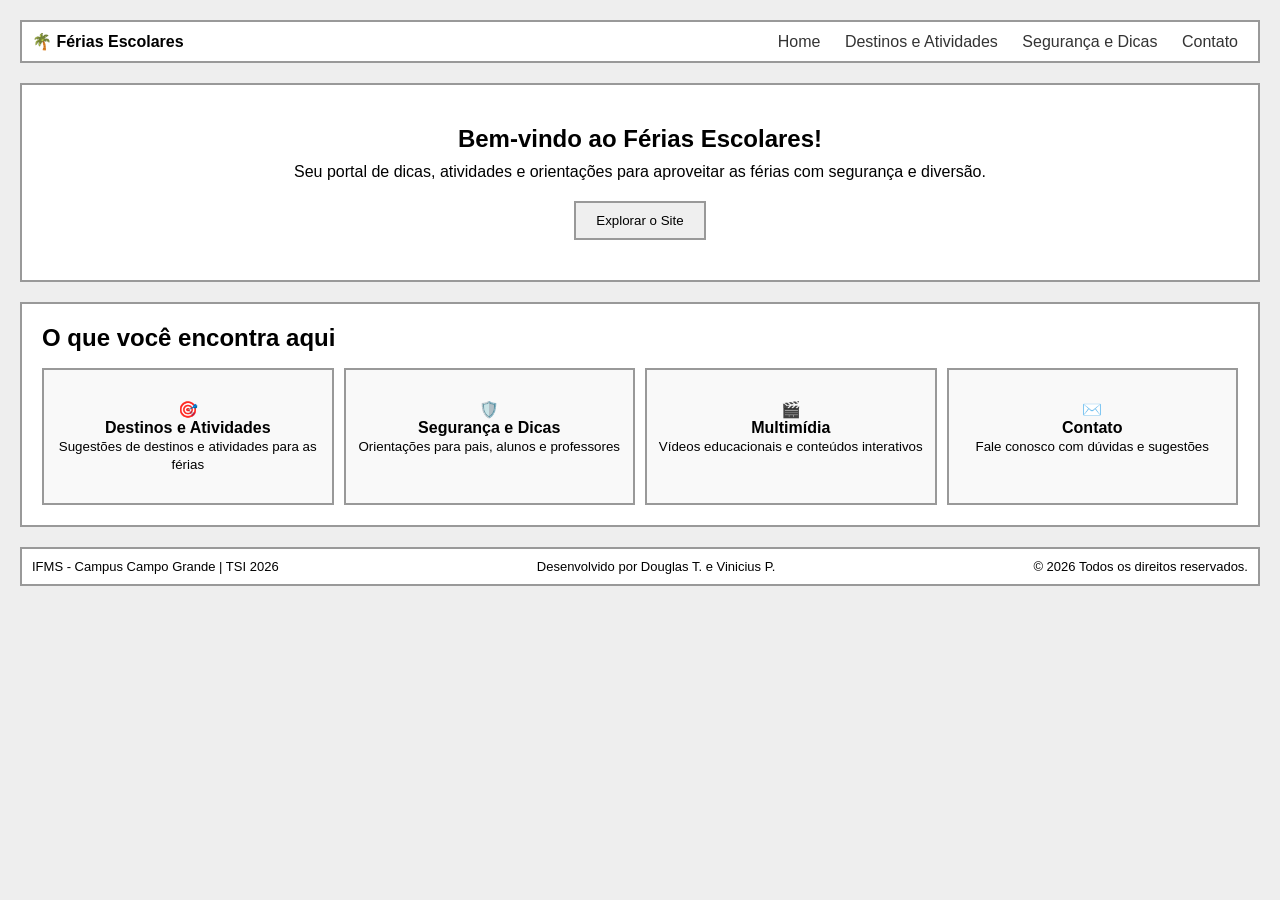
==== commit 3d993e4a: "Add files via upload remodelação de estrutura." ====
--- a/index.html
+++ b/index.html
@@ -3,88 +3,56 @@
 <head>
   <meta charset="UTF-8">
   <meta name="viewport" content="width=device-width, initial-scale=1.0">
-  <title>Férias Escolares - Página Inicial</title>
-  <link href="https://fonts.googleapis.com/css2?family=Playfair+Display:wght@700;900&family=DM+Sans:wght@300;400;500;600&display=swap" rel="stylesheet">
+  <title>Férias Escolares - Home</title>
   <link rel="stylesheet" href="style.css">
 </head>
 <body>
 
+  <!-- HEADER -->
   <header class="header">
-    <div class="logo">Férias Escolares</div>
+    <div class="logo"><strong>🌴 Férias Escolares</strong></div>
     <nav class="menu-desktop">
-      <a href="index.html" class="active">Home</a>
-      <a href="atividades.html">Atividades</a>
-      <a href="eventos.html">Eventos</a>
-      <a href="leitura.html">Dicas de Leitura</a>
+      <a href="index.html">Home</a>
+      <a href="destinos.html">Destinos e Atividades</a>
+      <a href="seguranca.html">Segurança e Dicas</a>
       <a href="contato.html">Contato</a>
     </nav>
     <div class="menu-mobile">☰</div>
   </header>
 
+  <!-- HERO -->
   <section class="hero">
-    <span class="hero-badge">✦ Férias 2026</span>
-    <h1>Aproveite suas Férias ao Máximo!</h1>
-    <p>Dicas de viagens, segurança e atividades educativas para alunos, pais e professores.</p>
-    <a href="atividades.html" class="hero-btn">Ver Atividades →</a>
+    <h1>Bem-vindo ao Férias Escolares!</h1>
+    <p>Seu portal de dicas, atividades e orientações para aproveitar as férias com segurança e diversão.</p>
+    <button onclick="location.href='destinos.html'">Explorar o Site</button>
   </section>
 
-  <section class="section-white">
-    <span class="section-label">Explore</span>
-    <h2 class="section-title">O que você encontra aqui</h2>
+  <!-- APRESENTAÇÃO -->
+  <section class="cards-section">
+    <h2>O que você encontra aqui</h2>
     <div class="cards">
-      <div class="card">
-        <span class="card-icon">🎯</span>
-        <strong>Atividades</strong>
-        <p>Sugestões divertidas e educativas para as férias</p>
+      <div class="card" onclick="location.href='destinos.html'" style="cursor:pointer">
+        🎯<br><strong>Destinos e Atividades</strong><br>
+        <small>Sugestões de destinos e atividades para as férias</small>
       </div>
-      <div class="card">
-        <span class="card-icon">📅</span>
-        <strong>Eventos</strong>
-        <p>Agenda de eventos e programações especiais</p>
+      <div class="card" onclick="location.href='seguranca.html'" style="cursor:pointer">
+        🛡️<br><strong>Segurança e Dicas</strong><br>
+        <small>Orientações para pais, alunos e professores</small>
       </div>
-      <div class="card">
-        <span class="card-icon">📚</span>
-        <strong>Dicas de Leitura</strong>
-        <p>Livros recomendados para todas as idades</p>
+      <div class="card" onclick="location.href='midia.html'" style="cursor:pointer">
+        🎬<br><strong>Multimídia</strong><br>
+        <small>Vídeos educacionais e conteúdos interativos</small>
       </div>
-      <div class="card">
-        <span class="card-icon">✉️</span>
-        <strong>Contato</strong>
-        <p>Fale conosco com dúvidas e sugestões</p>
+      <div class="card" onclick="location.href='contato.html'" style="cursor:pointer">
+        ✉️<br><strong>Contato</strong><br>
+        <small>Fale conosco com dúvidas e sugestões</small>
       </div>
     </div>
   </section>
 
-  <section class="section-green">
-    <span class="section-label">Destaques</span>
-    <h2 class="section-title">Por que aproveitar bem as férias?</h2>
-    <div class="list-grid">
-      <div class="list-item">
-        <span class="icon">🧠</span>
-        <div>
-          <strong>Desenvolvimento pessoal</strong>
-          <span>Atividades criativas estimulam o aprendizado fora da sala de aula</span>
-        </div>
-      </div>
-      <div class="list-item">
-        <span class="icon">🌍</span>
-        <div>
-          <strong>Novas experiências</strong>
-          <span>Conhecer lugares e culturas diferentes amplia a visão de mundo</span>
-        </div>
-      </div>
-      <div class="list-item">
-        <span class="icon">👨‍👩‍👧</span>
-        <div>
-          <strong>Tempo em família</strong>
-          <span>As férias são uma ótima oportunidade para fortalecer vínculos</span>
-        </div>
-      </div>
-    </div>
-  </section>
-
+  <!-- FOOTER -->
   <footer>
-    <div class="footer-left">IFMS — Campus Campo Grande | TSI 2026</div>
+    <div class="footer-left">IFMS - Campus Campo Grande | TSI 2026</div>
     <div class="footer-center">Desenvolvido por Douglas T. e Vinicius P.</div>
     <div class="footer-right">© 2026 Todos os direitos reservados.</div>
   </footer>
--- a/style.css
+++ b/style.css
@@ -1,433 +1,192 @@
-:root {
-  --green-dark:   #1a5c38;
-  --green-mid:    #2d8653;
-  --green-light:  #e8f5ee;
-  --green-accent: #4caf7d;
-  --sand:         #f9f4ec;
-  --sand-dark:    #ede4d4;
-  --text-dark:    #1a1a1a;
-  --text-mid:     #444;
-  --text-light:   #777;
-  --white:        #ffffff;
-  --shadow-sm:    0 2px 8px rgba(0,0,0,.08);
-  --shadow-md:    0 8px 30px rgba(0,0,0,.12);
-  --radius:       14px;
+* {
+  margin: 0;
+  padding: 0;
+  box-sizing: border-box;
+  font-family: Arial;
 }
 
-* { margin: 0; padding: 0; box-sizing: border-box; }
+body {
+  background: #eee;
+  padding: 20px;
+}
 
-body {
-  background: var(--sand);
-  color: var(--text-dark);
-  font-family: 'DM Sans', sans-serif;
-  font-weight: 400;
-  line-height: 1.6;
+section, header, footer, .card, .video-card, input, textarea, button {
+  border: 2px solid #999;
 }
 
 /* HEADER */
 .header {
-  position: sticky;
-  top: 0;
-  z-index: 100;
-  background: var(--white);
-  border-bottom: 1px solid var(--sand-dark);
   display: flex;
   justify-content: space-between;
+  padding: 10px;
   align-items: center;
-  padding: 0 48px;
-  height: 68px;
-  box-shadow: var(--shadow-sm);
+  margin-bottom: 20px;
+  background: #fff;
 }
 
-.logo {
-  font-family: 'Playfair Display', serif;
-  font-weight: 900;
-  font-size: 1.4rem;
-  color: var(--green-dark);
-  letter-spacing: -0.5px;
-  display: flex;
-  align-items: center;
-  gap: 8px;
-}
-
-.logo::before { content: '🌴'; font-size: 1.2rem; }
-
-.menu-desktop { display: flex; gap: 4px; }
-
 .menu-desktop a {
+  margin: 0 10px;
   text-decoration: none;
-  color: var(--text-mid);
-  font-size: .9rem;
-  font-weight: 500;
-  padding: 8px 16px;
-  border-radius: 8px;
-  transition: background .2s, color .2s;
-}
-
-.menu-desktop a:hover,
-.menu-desktop a.active {
-  background: var(--green-light);
-  color: var(--green-dark);
+  color: #333;
 }
 
 .menu-mobile {
   display: none;
-  font-size: 1.5rem;
-  cursor: pointer;
-  color: var(--green-dark);
-  padding: 8px;
 }
 
 /* HERO */
 .hero {
-  background: linear-gradient(135deg, var(--green-dark) 0%, var(--green-mid) 60%, #3aaa6e 100%);
-  color: var(--white);
-  padding: 100px 48px;
   text-align: center;
-  position: relative;
-  overflow: hidden;
-}
-
-.hero::before {
-  content: '';
-  position: absolute;
-  inset: 0;
-  background: url("data:image/svg+xml,%3Csvg width='60' height='60' viewBox='0 0 60 60' xmlns='http://www.w3.org/2000/svg'%3E%3Cg fill='none' fill-rule='evenodd'%3E%3Cg fill='%23ffffff' fill-opacity='0.04'%3E%3Ccircle cx='30' cy='30' r='20'/%3E%3C/g%3E%3C/g%3E%3C/svg%3E");
-  pointer-events: none;
-}
-
-.hero-badge {
-  display: inline-block;
-  background: rgba(255,255,255,.15);
-  border: 1px solid rgba(255,255,255,.3);
-  color: var(--white);
-  font-size: .8rem;
-  font-weight: 600;
-  letter-spacing: 2px;
-  text-transform: uppercase;
-  padding: 6px 18px;
-  border-radius: 50px;
-  margin-bottom: 24px;
+  padding: 40px 20px;
+  background: #fff;
+  margin-bottom: 20px;
 }
 
 .hero h1 {
-  font-family: 'Playfair Display', serif;
-  font-size: clamp(2rem, 5vw, 3.4rem);
-  font-weight: 900;
-  line-height: 1.15;
-  margin-bottom: 20px;
-  max-width: 700px;
-  margin-left: auto;
-  margin-right: auto;
+  margin-bottom: 10px;
 }
 
 .hero p {
-  font-size: 1.05rem;
-  font-weight: 300;
-  color: rgba(255,255,255,.85);
-  max-width: 520px;
-  margin: 0 auto 36px;
+  margin-bottom: 20px;
 }
 
-.hero-btn {
-  display: inline-block;
-  background: var(--white);
-  color: var(--green-dark);
-  font-family: 'DM Sans', sans-serif;
-  font-size: .95rem;
-  font-weight: 600;
-  padding: 14px 36px;
-  border-radius: 50px;
-  border: none;
-  cursor: pointer;
-  box-shadow: 0 4px 20px rgba(0,0,0,.2);
-  transition: transform .2s, box-shadow .2s;
-  text-decoration: none;
+.hero button {
+  padding: 10px 20px;
 }
 
-.hero-btn:hover {
-  transform: translateY(-2px);
-  box-shadow: 0 8px 30px rgba(0,0,0,.25);
+/* VIDEOS */
+.videos {
+  padding: 20px;
+  background: #fff;
+  margin-bottom: 20px;
 }
 
-/* SECTIONS */
-section { padding: 72px 48px; }
-
-.section-label {
-  display: inline-block;
-  font-size: .75rem;
-  font-weight: 700;
-  letter-spacing: 2.5px;
-  text-transform: uppercase;
-  color: var(--green-mid);
-  margin-bottom: 10px;
+.videos h2 {
+  margin-bottom: 16px;
 }
 
-.section-title {
-  font-family: 'Playfair Display', serif;
-  font-size: clamp(1.6rem, 3vw, 2.2rem);
-  font-weight: 700;
-  color: var(--text-dark);
-  margin-bottom: 40px;
-  line-height: 1.2;
-}
-
-.section-white { background: var(--white); }
-.section-green { background: var(--green-light); }
-.section-sand  { background: var(--sand); }
-
-/* CARDS */
-.cards {
-  display: grid;
-  grid-template-columns: repeat(auto-fit, minmax(220px, 1fr));
+.video-container {
+  display: flex;
   gap: 20px;
 }
 
-.card {
-  background: var(--white);
-  border-radius: var(--radius);
-  padding: 32px 24px;
-  text-align: center;
-  font-weight: 600;
-  font-size: .95rem;
-  color: var(--text-dark);
-  box-shadow: var(--shadow-sm);
-  transition: transform .25s, box-shadow .25s;
-  display: flex;
-  flex-direction: column;
-  align-items: center;
-  gap: 12px;
+.video-card {
+  flex: 1;
+  padding: 10px;
 }
 
-.card:hover { transform: translateY(-4px); box-shadow: var(--shadow-md); }
-
-.card-icon { font-size: 2.2rem; display: block; }
-
-.card p {
-  font-size: .85rem;
-  font-weight: 400;
-  color: var(--text-light);
-  margin-top: 6px;
+.video-placeholder {
+  width: 100%;
+  height: 150px;
+  background: #ccc;
+  display: flex;
+  align-items: center;
+  justify-content: center;
+  font-size: 14px;
+  color: #555;
+  margin-bottom: 8px;
 }
 
-/* LIST ITEMS */
-.list-grid {
-  display: grid;
-  grid-template-columns: repeat(auto-fit, minmax(260px, 1fr));
-  gap: 20px;
-}
-
-.list-item {
-  background: var(--sand);
-  border-radius: var(--radius);
-  padding: 24px;
-  border-left: 4px solid var(--green-accent);
-  display: flex;
-  align-items: flex-start;
-  gap: 14px;
-}
-
-.list-item .icon { font-size: 1.5rem; flex-shrink: 0; }
-
-.list-item div strong {
+.video-desc strong {
   display: block;
-  font-size: .95rem;
-  color: var(--text-dark);
   margin-bottom: 4px;
 }
 
-.list-item div span { font-size: .85rem; color: var(--text-light); }
-
-/* CONTATO */
-.contato { background: var(--green-dark); color: var(--white); }
-.contato .section-label { color: var(--green-accent); }
-.contato .section-title { color: var(--white); }
-
-.contato-inner {
-  display: grid;
-  grid-template-columns: 1fr 1fr;
-  gap: 60px;
-  align-items: start;
+/* CARDS */
+.cards-section {
+  padding: 20px;
+  background: #fff;
+  margin-bottom: 20px;
 }
 
-.contato-info p {
-  font-size: .9rem;
-  color: rgba(255,255,255,.7);
-  line-height: 1.7;
+.cards-section h2 {
+  margin-bottom: 16px;
 }
 
-form { display: flex; flex-direction: column; gap: 14px; }
+.cards {
+  display: flex;
+  gap: 10px;
+}
 
-.form-row { display: grid; grid-template-columns: 1fr 1fr; gap: 14px; }
+.card {
+  flex: 1;
+  padding: 30px 10px;
+  text-align: center;
+  background: #f9f9f9;
+}
 
-input, textarea, select {
-  background: rgba(255,255,255,.1);
-  border: 1px solid rgba(255,255,255,.2);
-  border-radius: 10px;
-  padding: 14px 16px;
-  font-family: 'DM Sans', sans-serif;
-  font-size: .9rem;
-  color: var(--white);
-  outline: none;
-  transition: border-color .2s, background .2s;
+/* LIST SECTION */
+.list-section {
+  padding: 20px;
+  background: #fff;
+  margin-bottom: 20px;
+}
+
+.list-section h2 {
+  margin-bottom: 12px;
+}
+
+.list-section ul {
+  padding-left: 20px;
+}
+
+.list-section ul li {
+  margin-bottom: 8px;
+}
+
+/* FORM SECTION */
+.form-section {
+  padding: 20px;
+  background: #fff;
+  margin-bottom: 20px;
+}
+
+.form-section h2 {
+  margin-bottom: 16px;
+}
+
+form {
+  display: flex;
+  flex-direction: column;
+  gap: 10px;
+}
+
+input, textarea {
+  padding: 10px;
   width: 100%;
 }
 
-input::placeholder, textarea::placeholder { color: rgba(255,255,255,.45); }
-
-input:focus, textarea:focus, select:focus {
-  border-color: var(--green-accent);
-  background: rgba(255,255,255,.15);
+textarea {
+  min-height: 100px;
 }
 
-textarea { resize: vertical; min-height: 120px; }
-select option { color: var(--text-dark); background: var(--white); }
-
-.submit-btn {
-  background: var(--green-accent);
-  color: var(--white);
-  font-family: 'DM Sans', sans-serif;
-  font-size: .95rem;
-  font-weight: 600;
-  padding: 14px 28px;
-  border: none;
-  border-radius: 10px;
+button[type="submit"] {
+  padding: 10px;
+  background: #ddd;
   cursor: pointer;
-  transition: background .2s, transform .2s;
-  align-self: flex-start;
+  width: 100%;
 }
-
-.submit-btn:hover { background: #3da168; transform: translateY(-1px); }
 
 /* FOOTER */
 footer {
-  background: #0f3822;
-  color: rgba(255,255,255,.6);
   display: flex;
   justify-content: space-between;
-  align-items: center;
-  padding: 24px 48px;
-  font-size: .82rem;
-  flex-wrap: wrap;
-  gap: 10px;
+  padding: 10px;
+  background: #fff;
+  font-size: 13px;
 }
 
-footer .footer-center { color: var(--green-accent); font-weight: 600; }
+/* RESPONSIVE */
+@media (max-width: 768px) {
+  .menu-desktop { display: none; }
+  .menu-mobile { display: block; font-size: 22px; }
 
-/* RESPONSIVE */
-@media (max-width: 1024px) {
-  .contato-inner { grid-template-columns: 1fr; gap: 36px; }
+  .video-container { flex-direction: column; }
+  .cards { flex-direction: column; }
+
+  footer {
+    flex-direction: column;
+    gap: 6px;
+    text-align: center;
+  }
 }
-
-@media (max-width: 768px) {
-  .header { padding: 0 20px; }
-  .menu-desktop { display: none; }
-  .menu-mobile { display: block; }
-  section { padding: 52px 20px; }
-  .hero { padding: 70px 20px; }
-  .cards { grid-template-columns: 1fr; }
-  .list-grid { grid-template-columns: 1fr; }
-  .form-row { grid-template-columns: 1fr; }
-  footer { flex-direction: column; text-align: center; padding: 20px; gap: 6px; }
-}
-
-/* EVENTOS */
-.agenda-grid {
-  display: grid;
-  grid-template-columns: repeat(auto-fit, minmax(300px, 1fr));
-  gap: 20px;
-}
-
-.evento-card {
-  background: var(--white);
-  border-radius: var(--radius);
-  overflow: hidden;
-  box-shadow: var(--shadow-sm);
-  transition: transform .25s, box-shadow .25s;
-}
-
-.evento-card:hover { transform: translateY(-4px); box-shadow: var(--shadow-md); }
-
-.evento-data {
-  background: var(--green-dark);
-  color: var(--white);
-  padding: 16px 20px;
-  display: flex;
-  align-items: center;
-  gap: 14px;
-}
-
-.evento-data .dia {
-  font-family: 'Playfair Display', serif;
-  font-size: 2rem;
-  font-weight: 900;
-  line-height: 1;
-}
-
-.evento-data .mes {
-  font-size: .8rem;
-  font-weight: 600;
-  letter-spacing: 1.5px;
-  text-transform: uppercase;
-  color: var(--green-accent);
-}
-
-.evento-body { padding: 20px; }
-.evento-body strong { display: block; font-size: .95rem; margin-bottom: 6px; }
-.evento-body span { font-size: .85rem; color: var(--text-light); }
-
-.evento-tag {
-  display: inline-block;
-  background: var(--green-light);
-  color: var(--green-dark);
-  font-size: .75rem;
-  font-weight: 600;
-  padding: 4px 10px;
-  border-radius: 50px;
-  margin-top: 10px;
-}
-
-/* LEITURA */
-.livro-grid {
-  display: grid;
-  grid-template-columns: repeat(auto-fit, minmax(200px, 1fr));
-  gap: 24px;
-}
-
-.livro-card {
-  background: var(--white);
-  border-radius: var(--radius);
-  overflow: hidden;
-  box-shadow: var(--shadow-sm);
-  transition: transform .25s, box-shadow .25s;
-  display: flex;
-  flex-direction: column;
-}
-
-.livro-card:hover { transform: translateY(-4px); box-shadow: var(--shadow-md); }
-
-.livro-capa {
-  height: 160px;
-  display: flex;
-  align-items: center;
-  justify-content: center;
-  font-size: 3.5rem;
-}
-
-.livro-info { padding: 16px; flex: 1; }
-.livro-info strong { display: block; font-size: .9rem; margin-bottom: 4px; }
-.livro-info .autor { font-size: .8rem; color: var(--green-mid); font-weight: 600; margin-bottom: 6px; }
-.livro-info span { font-size: .82rem; color: var(--text-light); }
-
-.faixa {
-  display: inline-block;
-  font-size: .72rem;
-  font-weight: 700;
-  padding: 3px 10px;
-  border-radius: 50px;
-  margin-top: 8px;
-}
-
-.faixa-infantil { background: #fff3cd; color: #856404; }
-.faixa-juvenil  { background: #d1ecf1; color: #0c5460; }
-.faixa-adulto   { background: #d4edda; color: #155724; }
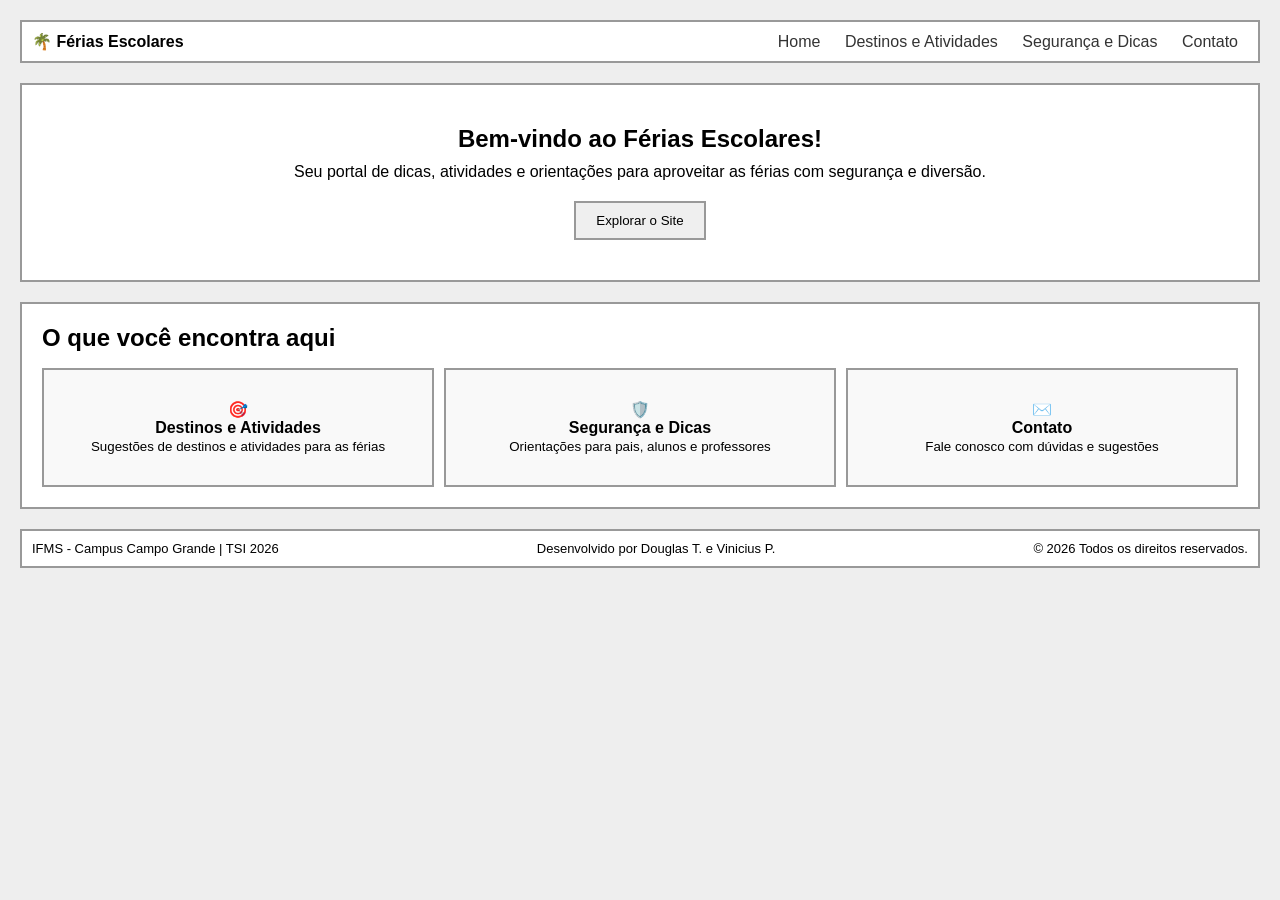
==== commit fa24d67a: "Add files via upload" ====
--- a/index.html
+++ b/index.html
@@ -39,10 +39,6 @@
         🛡️<br><strong>Segurança e Dicas</strong><br>
         <small>Orientações para pais, alunos e professores</small>
       </div>
-      <div class="card" onclick="location.href='midia.html'" style="cursor:pointer">
-        🎬<br><strong>Multimídia</strong><br>
-        <small>Vídeos educacionais e conteúdos interativos</small>
-      </div>
       <div class="card" onclick="location.href='contato.html'" style="cursor:pointer">
         ✉️<br><strong>Contato</strong><br>
         <small>Fale conosco com dúvidas e sugestões</small>
